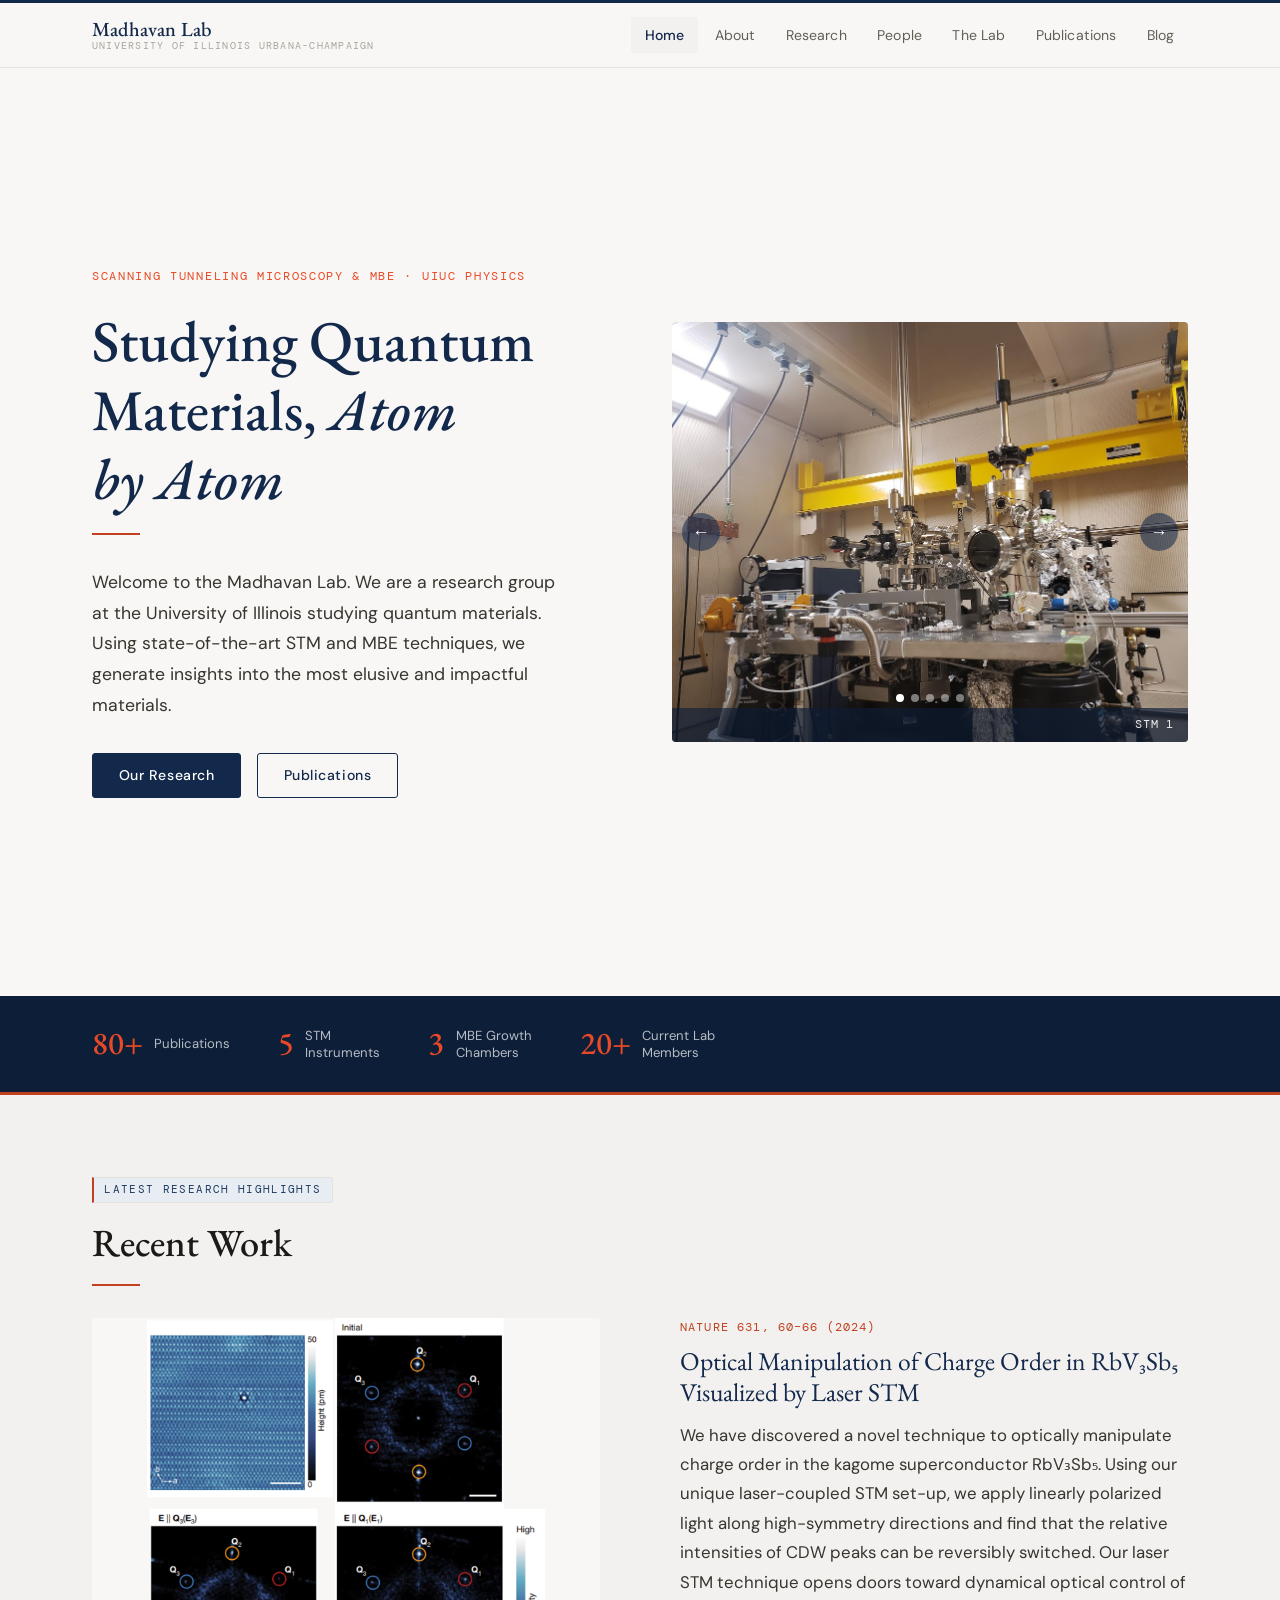
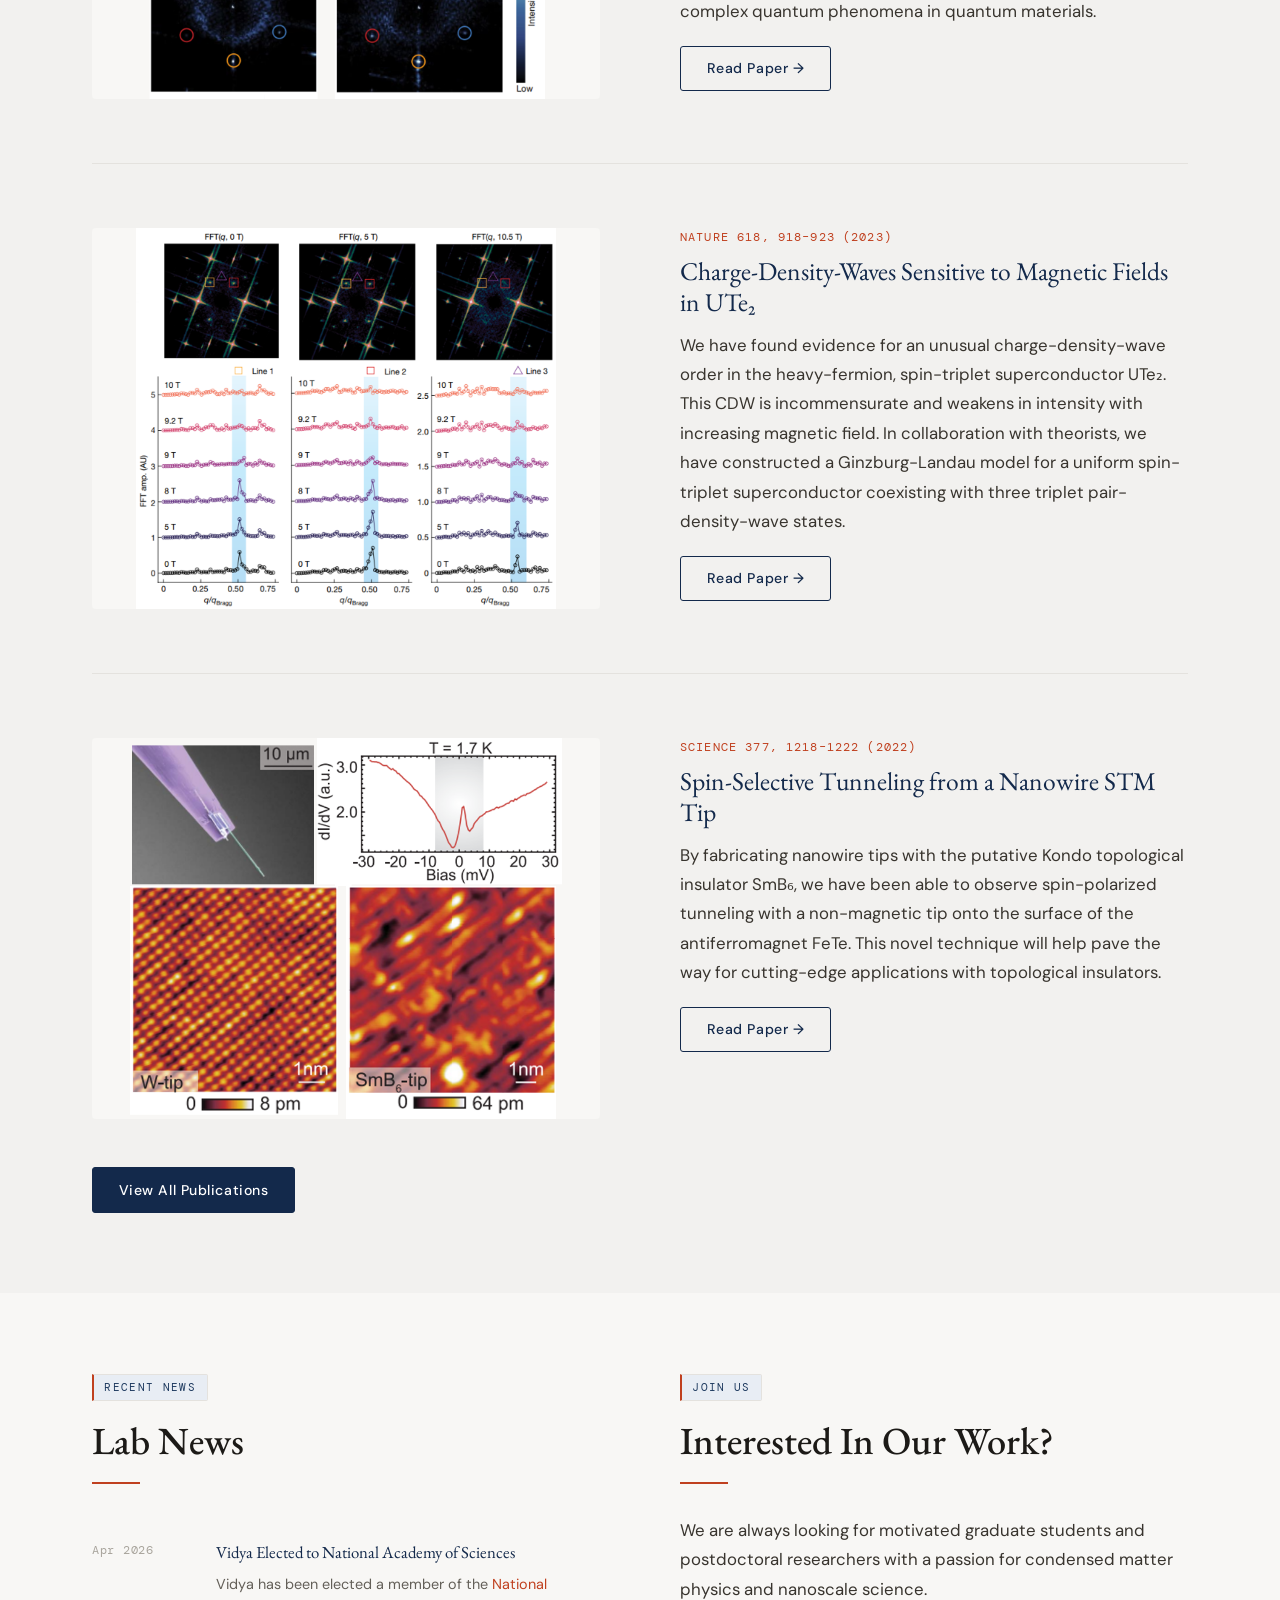
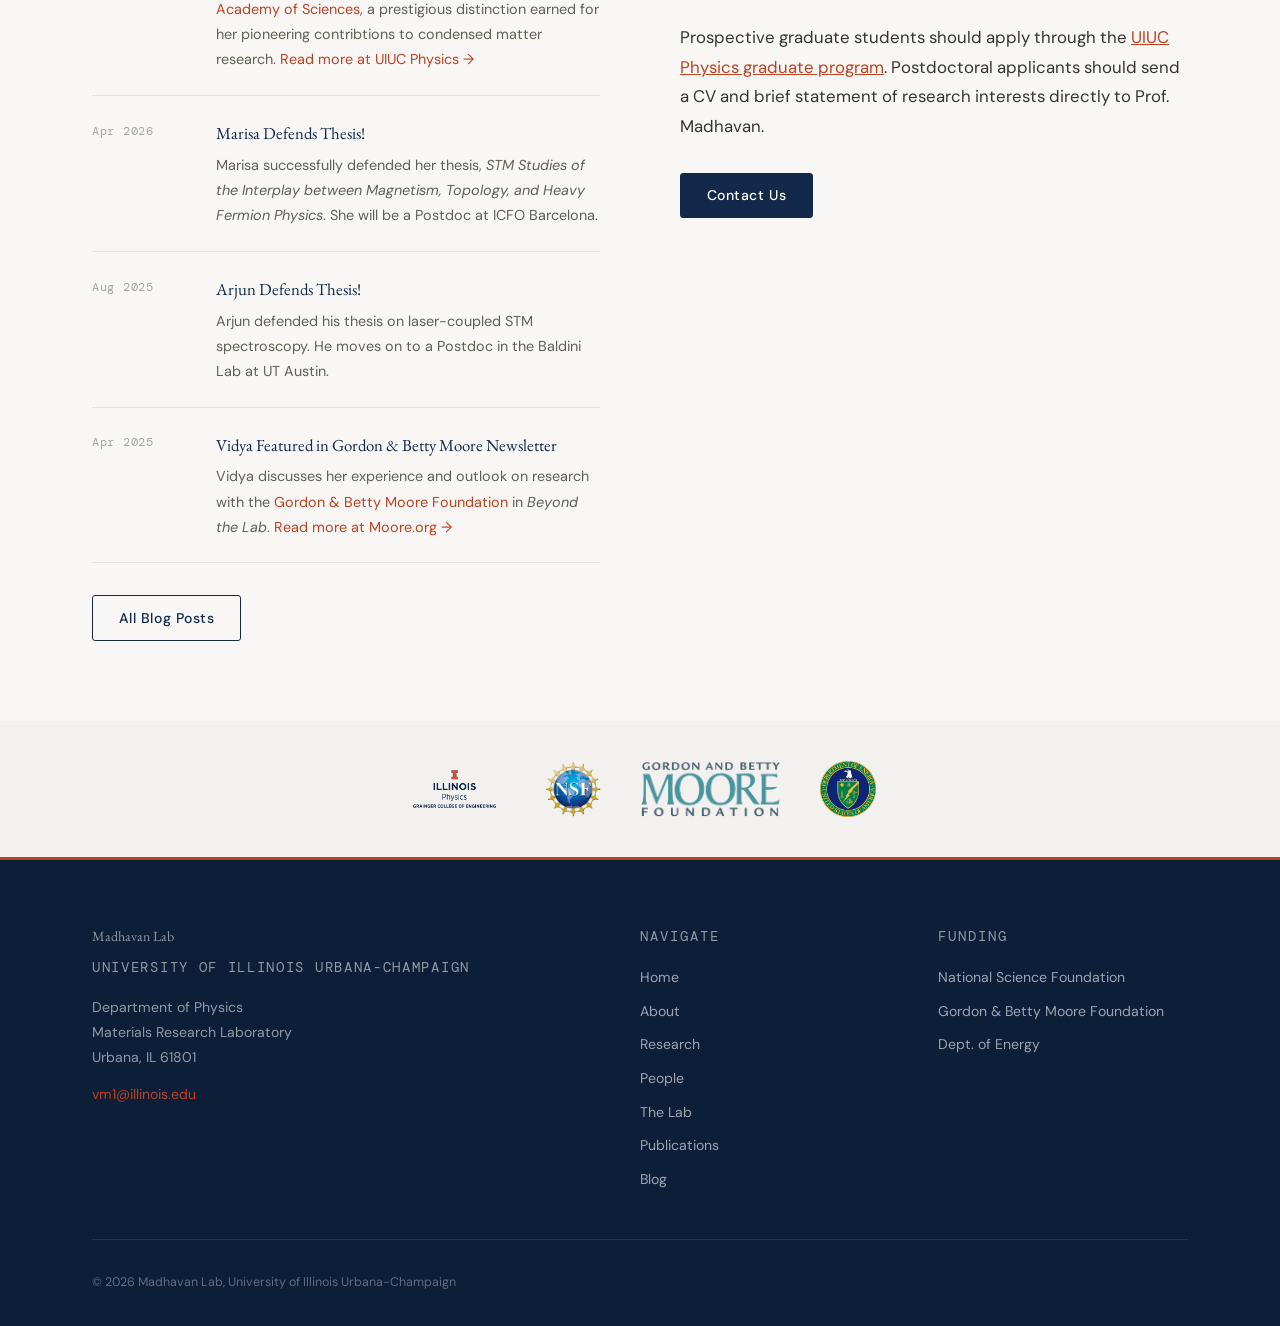
==== index.html @ cfa6a880 "Update index.html" ====
<!DOCTYPE html>
<html lang="en">
<head>
  <meta charset="UTF-8" />
  <meta name="viewport" content="width=device-width, initial-scale=1.0" />
  <title>Madhavan Lab — Studying Quantum Materials with STM and MBE</title>
  <meta name="description" content="Studying Quantum Materials with STM and MBE at the University of Illinois Urbana-Champaign." />
  <link rel="stylesheet" href="css/style.css" />
  <style>
    .hero-caption {
      position: absolute;
      bottom: 0; left: 0; right: 0;
      padding: 0.5rem 0.9rem;
      background: rgba(13,30,56,0.62);
      color: rgba(255,255,255,0.9);
      font-family: var(--mono);
      font-size: 0.72rem;
      letter-spacing: 0.06em;
      text-align: right;
    }
    .hero-dot {
      width: 8px; height: 8px; border-radius: 50%;
      background: rgba(255,255,255,0.45);
      border: none; cursor: pointer; padding: 0;
      transition: background 0.2s;
    }
    .hero-dot.active { background: #fff; }
  </style>
</head>
<body>

<nav class="nav">
  <div class="nav__inner">
    <a href="index.html" class="nav__brand">
      <span class="nav__brand-name">Madhavan Lab</span>
      <span class="nav__brand-sub">University of Illinois Urbana-Champaign</span>
    </a>
    <button class="nav__toggle" aria-label="Toggle menu" aria-expanded="false">
      <span></span><span></span><span></span>
    </button>
    <ul class="nav__links">
      <li><a href="index.html">Home</a></li>
      <li><a href="pages/about.html">About</a></li>
      <li><a href="pages/research.html">Research</a></li>
      <li><a href="pages/people.html">People</a></li>
      <li><a href="pages/lab.html">The Lab</a></li>
      <li><a href="pages/publications.html">Publications</a></li>
      <li><a href="pages/blog.html">Blog</a></li>
    </ul>
  </div>
</nav>

<div class="page-wrap">

  <!-- HERO -->
  <section class="section" style="padding-top:3rem;padding-bottom:3rem;">
    <div class="container">
      <div class="home-hero">
        <div class="home-hero__text">
          <p class="eyebrow">Scanning Tunneling Microscopy &amp; MBE · UIUC Physics</p>
          <h1 class="fade-up">Studying Quantum<br>Materials, <em>Atom<br>by Atom</em></h1>
          <div class="divider fade-up fade-up-1"></div>
          <p class="fade-up fade-up-2">
            Welcome to the Madhavan Lab. We are a research group at the University of Illinois
            studying quantum materials. Using state-of-the-art STM and MBE techniques, we
            generate insights into the most elusive and impactful materials.
          </p>
          <div class="home-hero__btns fade-up fade-up-3">
            <a href="pages/research.html" class="btn btn--primary">Our Research</a>
            <a href="pages/publications.html" class="btn btn--outline">Publications</a>
          </div>
        </div>
        <!-- HERO SLIDESHOW -->
        <div class="fade-up fade-up-4" style="position:relative;border-radius:4px;overflow:hidden;background:var(--gray-2);">
          <div id="hero-track" style="display:flex;transition:transform 0.5s ease;">
            <div style="min-width:100%;position:relative;">
              <img src="_img/homepage/slider/STM1.png" alt="STM 1" style="width:100%;height:420px;object-fit:cover;display:block;" />
              <span class="hero-caption">STM 1</span>
            </div>
            <div style="min-width:100%;position:relative;">
              <img src="_img/homepage/slider/phonons.png" alt="Determination of phonon modes in PbSe" style="width:100%;height:420px;object-fit:contain;background:#000;display:block;" />
              <span class="hero-caption">Determination of phonon modes in PbSe</span>
            </div>
            <div style="min-width:100%;position:relative;">
              <img src="_img/homepage/slider/scan153for_site2.jpg" alt="Reconstructed surface of KV₃Sb₅" style="width:100%;height:420px;object-fit:contain;background:#000;display:block;" />
              <span class="hero-caption">Reconstructed surface of KV₃Sb₅</span>
            </div>
            <div style="min-width:100%;position:relative;">
              <img src="_img/homepage/slider/STM2.jpg" alt="STM 2" style="width:100%;height:420px;object-fit:contain;display:block;" />
              <span class="hero-caption">STM 2</span>
            </div>
            <div style="min-width:100%;position:relative;">
              <img src="_img/homepage/slider/marisadefense.jpg" alt="The Group!" style="width:100%;height:420px;object-fit:contain;object-position:top;display:block;" />
              <span class="hero-caption">The Group!</span>
            </div>
          </div>
          <!-- Arrows -->
          <button onclick="heroSlide(-1)" aria-label="Previous" style="position:absolute;top:50%;left:10px;transform:translateY(-50%);background:rgba(19,41,75,0.55);color:#fff;border:none;width:38px;height:38px;border-radius:50%;cursor:pointer;font-size:1.1rem;display:flex;align-items:center;justify-content:center;transition:background 0.2s;" onmouseover="this.style.background='rgba(19,41,75,0.9)'" onmouseout="this.style.background='rgba(19,41,75,0.55)'">&#8592;</button>
          <button onclick="heroSlide(1)"  aria-label="Next"     style="position:absolute;top:50%;right:10px;transform:translateY(-50%);background:rgba(19,41,75,0.55);color:#fff;border:none;width:38px;height:38px;border-radius:50%;cursor:pointer;font-size:1.1rem;display:flex;align-items:center;justify-content:center;transition:background 0.2s;" onmouseover="this.style.background='rgba(19,41,75,0.9)'" onmouseout="this.style.background='rgba(19,41,75,0.55)'">&#8594;</button>
          <!-- Dots -->
          <div id="hero-dots" style="position:absolute;bottom:40px;left:50%;transform:translateX(-50%);display:flex;gap:7px;">
            <button class="hero-dot active" onclick="heroGoTo(0)"></button>
            <button class="hero-dot" onclick="heroGoTo(1)"></button>
            <button class="hero-dot" onclick="heroGoTo(2)"></button>
            <button class="hero-dot" onclick="heroGoTo(3)"></button>
            <button class="hero-dot" onclick="heroGoTo(4)"></button>
          </div>
        </div>
      </div>
    </div>
  </section>

  <!-- STATS BAR -->
  <div class="highlights-bar">
    <div class="container">
      <div class="highlights-bar__inner">
        <div class="highlights-bar__item">
          <span class="highlights-bar__num">80+</span>
          <span class="highlights-bar__label">Publications</span>
        </div>
        <div class="highlights-bar__item">
          <span class="highlights-bar__num">5</span>
          <span class="highlights-bar__label">STM<br>Instruments</span>
        </div>
        <div class="highlights-bar__item">
          <span class="highlights-bar__num">3</span>
          <span class="highlights-bar__label">MBE Growth<br>Chambers</span>
        </div>
        <div class="highlights-bar__item">
          <span class="highlights-bar__num">20+</span>
          <span class="highlights-bar__label">Current Lab<br>Members</span>
        </div>
      </div>
    </div>
  </div>

  <!-- RESEARCH HIGHLIGHTS -->
  <section class="section section--gray">
    <div class="container">
      <span class="tag">Latest Research Highlights</span>
      <h2>Recent Work</h2>
      <div class="divider"></div>

      <div class="two-col" style="margin-bottom:4rem;padding-bottom:4rem;border-bottom:1px solid var(--gray-2);">
        <div class="two-col__media">
          <img src="_img/homepage/Kagome06122024.png" alt="Optical Manipulation of Charge Order in RbV3Sb5" style="width:100%;height:100%;object-fit:contain;background:#f8f7f5;" />
        </div>
        <div>
          <p class="pub-card__journal">Nature 631, 60–66 (2024)</p>
          <h3 style="color:var(--blue);margin-bottom:0.8rem;">Optical Manipulation of Charge Order in RbV₃Sb₅ Visualized by Laser STM</h3>
          <p style="margin-bottom:1.2rem;">We have discovered a novel technique to optically manipulate charge order in the kagome superconductor RbV₃Sb₅. Using our unique laser-coupled STM set-up, we apply linearly polarized light along high-symmetry directions and find that the relative intensities of CDW peaks can be reversibly switched. Our laser STM technique opens doors toward dynamical optical control of complex quantum phenomena in quantum materials.</p>
          <a href="https://www.nature.com/articles/s41586-024-07519-5" target="_blank" class="btn btn--outline">Read Paper →</a>
        </div>
      </div>

      <div class="two-col two-col--reverse" style="margin-bottom:4rem;padding-bottom:4rem;border-bottom:1px solid var(--gray-2);">
        <div class="two-col__media">
          <img src="_img/homepage/UTe2_Figure_01202024.png" alt="CDW in UTe2" style="width:100%;height:100%;object-fit:contain;background:#f8f7f5;" />
        </div>
        <div>
          <p class="pub-card__journal">Nature 618, 918–923 (2023)</p>
          <h3 style="color:var(--blue);margin-bottom:0.8rem;">Charge-Density-Waves Sensitive to Magnetic Fields in UTe₂</h3>
          <p style="margin-bottom:1.2rem;">We have found evidence for an unusual charge-density-wave order in the heavy-fermion, spin-triplet superconductor UTe₂. This CDW is incommensurate and weakens in intensity with increasing magnetic field. In collaboration with theorists, we have constructed a Ginzburg-Landau model for a uniform spin-triplet superconductor coexisting with three triplet pair-density-wave states.</p>
          <a href="https://www.nature.com/articles/s41586-023-06005-8" target="_blank" class="btn btn--outline">Read Paper →</a>
        </div>
      </div>

      <div class="two-col">
        <div class="two-col__media">
          <img src="_img/homepage/SmB6_Website_09252022.png" alt="Spin-Selective Tunneling from SmB6" style="width:100%;height:100%;object-fit:contain;background:#f8f7f5;" />
        </div>
        <div>
          <p class="pub-card__journal">Science 377, 1218–1222 (2022)</p>
          <h3 style="color:var(--blue);margin-bottom:0.8rem;">Spin-Selective Tunneling from a Nanowire STM Tip</h3>
          <p style="margin-bottom:1.2rem;">By fabricating nanowire tips with the putative Kondo topological insulator SmB₆, we have been able to observe spin-polarized tunneling with a non-magnetic tip onto the surface of the antiferromagnet FeTe. This novel technique will help pave the way for cutting-edge applications with topological insulators.</p>
          <a href="https://www.science.org/doi/10.1126/science.abj8765" target="_blank" class="btn btn--outline">Read Paper →</a>
        </div>
      </div>

      <div style="margin-top:3rem;">
        <a href="pages/publications.html" class="btn btn--primary">View All Publications</a>
      </div>
    </div>
  </section>




  <!-- NEWS + JOIN -->
  <section class="section">
    <div class="container">
      <div class="two-col">
        <div>
          <span class="tag">Recent News</span>
          <h2>Lab News</h2>
          <div class="divider"></div>
          <div class="news-list">

	  <div class="news-item">
              <span class="news-item__date">Apr 2026</span>
              <div>
                <p class="news-item__title">Vidya Elected to National Academy of Sciences</p>
                <p class="news-item__excerpt">Vidya has been elected a member of the <a href="https://www.nasonline.org/" target="_blank" style="color:var(--orange-muted);">National Academy of Sciences</a>, a prestigious distinction earned for her pioneering contribtions to condensed matter research. <a href="https://physics.illinois.edu/news/Madhavan-elected-to-National-Academy" target="_blank" style="color:var(--orange-muted);">Read more at UIUC Physics →</a></p>
              </div>
            </div>


            <div class="news-item">
              <span class="news-item__date">Apr 2026</span>
              <div>
                <p class="news-item__title">Marisa Defends Thesis!</p>
                <p class="news-item__excerpt">Marisa successfully defended her thesis, <em>STM Studies of the Interplay between Magnetism, Topology, and Heavy Fermion Physics</em>. She will be a Postdoc at ICFO Barcelona.</p>
              </div>
            </div>


            <div class="news-item">
              <span class="news-item__date">Aug 2025</span>
              <div>
                <p class="news-item__title">Arjun Defends Thesis!</p>
                <p class="news-item__excerpt">Arjun defended his thesis on laser-coupled STM spectroscopy. He moves on to a Postdoc in the Baldini Lab at UT Austin.</p>
              </div>
            </div>


<div class="news-item">
              <span class="news-item__date">Apr 2025</span>
              <div>
                <p class="news-item__title">Vidya Featured in Gordon &amp; Betty Moore Newsletter</p>
                <p class="news-item__excerpt">Vidya discusses her experience and outlook on research with the <a href="https://www.moore.org/home" style="color:var(--orange-muted);">Gordon &amp; Betty Moore Foundation</a> in <em>Beyond the Lab</em>. <a href="https://www.moore.org/article-detail?newsUrlName=beyond-the-lab-vidya-madhavan-ph.d" target="_blank" style="color:var(--orange-muted);">Read more at Moore.org →</a></p>
              </div>
            </div>




          </div>
          <a href="pages/blog.html" style="margin-top:2rem;display:inline-block;" class="btn btn--outline">All Blog Posts</a>
        </div>
        <div>
          <span class="tag">Join Us</span>
          <h2>Interested In Our Work?</h2>
          <div class="divider"></div>
          <p style="margin-bottom:1.2rem;">We are always looking for motivated graduate students and postdoctoral researchers with a passion for condensed matter physics and nanoscale science.</p>
          <p style="margin-bottom:2rem;">Prospective graduate students should apply through the <a href="https://physics.illinois.edu/admissions/graduates" target="_blank" style="color:var(--orange-muted);text-decoration:underline;">UIUC Physics graduate program</a>. Postdoctoral applicants should send a CV and brief statement of research interests directly to Prof. Madhavan.</p>
          <a href="mailto:vm1@illinois.edu" class="btn btn--primary">Contact Us</a>
        </div>
      </div>
    </div>
  </section>

  <!-- FUNDING -->
  <section class="section section--gray" style="padding:2.5rem 0;">
    <div class="container">
      <div style="display:flex;gap:2.5rem;align-items:center;justify-content:center;flex-wrap:wrap;">
        <a href="https://physics.illinois.edu" target="_blank"><img src="_img/uofi_physics.png" alt="UIUC Physics" style="height:56px;object-fit:contain;" /></a>
        <a href="https://www.nsf.gov" target="_blank"><img src="_img/nsf_logo.png" alt="NSF" style="height:56px;object-fit:contain;" /></a>
        <a href="https://www.moore.org" target="_blank"><img src="_img/moore_logo.png" alt="Gordon and Betty Moore Foundation" style="height:56px;object-fit:contain;" /></a>
        <a href="https://www.energy.gov" target="_blank"><img src="_img/doe_logo.png" alt="Department of Energy" style="height:56px;object-fit:contain;" /></a>
      </div>
    </div>
  </section>

</div>

<footer class="footer">
  <div class="container">
    <div class="footer__inner">
      <div>
        <p class="footer__brand-name">Madhavan Lab</p>
        <p class="footer__brand-sub">University of Illinois Urbana-Champaign</p>
        <p>Department of Physics<br>Materials Research Laboratory<br>Urbana, IL 61801</p>
        <p style="margin-top:0.8rem;"><a href="mailto:vm1@illinois.edu" style="color:var(--orange-muted);">vm1@illinois.edu</a></p>
      </div>
      <div>
        <p class="footer__heading">Navigate</p>
        <ul class="footer__links">
          <li><a href="index.html">Home</a></li>
          <li><a href="pages/about.html">About</a></li>
          <li><a href="pages/research.html">Research</a></li>
          <li><a href="pages/people.html">People</a></li>
          <li><a href="pages/lab.html">The Lab</a></li>
          <li><a href="pages/publications.html">Publications</a></li>
          <li><a href="pages/blog.html">Blog</a></li>
        </ul>
      </div>
      <div>
        <p class="footer__heading">Funding</p>
        <ul class="footer__links">
          <li><a href="https://www.nsf.gov/" target="_blank">National Science Foundation</a></li>
          <li><a href="https://www.moore.org/" target="_blank">Gordon &amp; Betty Moore Foundation</a></li>
          <li><a href="https://www.energy.gov/" target="_blank">Dept. of Energy</a></li>
        </ul>
      </div>
    </div>
    <div class="footer__bottom">
      <p>© <span id="yr"></span> Madhavan Lab, University of Illinois Urbana-Champaign</p>
    </div>
  </div>
</footer>

<script src="js/main.js"></script>
<script>
  document.getElementById('yr').textContent = new Date().getFullYear();

  let _heroIdx = 0;
  const _heroTotal = 5;

  function heroGoTo(idx) {
    _heroIdx = (idx + _heroTotal) % _heroTotal;
    document.getElementById('hero-track').style.transform = 'translateX(-' + (_heroIdx * 100) + '%)';
    document.querySelectorAll('.hero-dot').forEach((d, i) => d.classList.toggle('active', i === _heroIdx));
  }
  function heroSlide(dir) { heroGoTo(_heroIdx + dir); }

  // Auto-advance every 5 seconds
  setInterval(() => heroSlide(1), 5000);
</script>
</body>
</html>
---- css/style.css ----
/* ============================================
   MADHAVAN LAB — UIUC
   Stylesheet: Light Academic / Editorial
   ============================================ */

@import url('https://fonts.googleapis.com/css2?family=EB+Garamond:ital,wght@0,400;0,500;0,600;1,400;1,500&family=DM+Sans:wght@300;400;500&family=DM+Mono:wght@400;500&display=swap');

/* --- Variables --- */
:root {
  /* UIUC Official */
  --blue:          #13294b;      /* Illini Blue — primary brand color    */
  --blue-deep:     #0d1e38;      /* Slightly deeper for hovers/heroes     */
  --blue-mid:      #1e3a5f;      /* Mid tone for gradients / bars         */
  --blue-tint:     #e8edf4;      /* Very pale blue for subtle backgrounds */

  --orange:        #e84a27;      /* Illini Orange — official              */
  --orange-muted:  #c0401f;      /* Darker, more restrained orange        */
  --orange-subtle: #f5ede9;      /* Pale orange tint — for bg use only    */

  /* Neutrals — warm-cool balanced */
  --cream:         #f8f7f5;      /* Page background                       */
  --warm-white:    #ffffff;
  --gray-1:        #f2f1ef;      /* Light section background              */
  --gray-2:        #e4e2de;      /* Borders                               */
  --gray-3:        #a8a49c;      /* Muted labels, metadata                */
  --gray-4:        #635f58;      /* Body text secondary                   */
  --gray-5:        #38342e;      /* Body text primary                     */
  --text:          #1c1a17;

  --serif:      'EB Garamond', Georgia, serif;
  --sans:       'DM Sans', system-ui, sans-serif;
  --mono:       'DM Mono', 'Courier New', monospace;
  --nav-h:      68px;
  --max-w:      1160px;
  --transition: 0.22s ease;
}

/* --- Reset --- */
*, *::before, *::after { box-sizing: border-box; margin: 0; padding: 0; }
html { scroll-behavior: smooth; font-size: 16px; }
body {
  font-family: var(--sans);
  background: var(--cream);
  color: var(--text);
  line-height: 1.6;
  -webkit-font-smoothing: antialiased;
}
img { display: block; max-width: 100%; }
a { color: inherit; text-decoration: none; }

/* --- Typography --- */
h1, h2, h3, h4 { font-family: var(--serif); line-height: 1.2; }
h1 { font-size: clamp(2.2rem, 5vw, 3.6rem); font-weight: 500; }
h2 { font-size: clamp(1.6rem, 3vw, 2.4rem); font-weight: 500; }
h3 { font-size: clamp(1.2rem, 2vw, 1.6rem); font-weight: 400; }
h4 { font-size: 1.1rem; font-weight: 500; }
p  { font-size: 1.05rem; color: var(--gray-5); line-height: 1.75; }

.serif { font-family: var(--serif); }
.mono  { font-family: var(--mono); }

/* --- Utility --- */
.container { max-width: var(--max-w); margin: 0 auto; padding: 0 2rem; }
.section    { padding: 5rem 0; }
.section--gray { background: var(--gray-1); }
.divider { width: 48px; height: 2px; background: var(--orange-muted); margin: 1.2rem 0 2rem; }
.divider--center { margin-left: auto; margin-right: auto; }
.tag {
  display: inline-block;
  font-family: var(--mono);
  font-size: 0.7rem;
  letter-spacing: 0.12em;
  text-transform: uppercase;
  color: var(--blue-mid);
  padding: 0.2rem 0.65rem;
  border: 1px solid var(--gray-2);
  border-left: 2px solid var(--orange-muted);
  border-radius: 0 2px 2px 0;
  background: var(--blue-tint);
  margin-bottom: 1rem;
}
.btn {
  display: inline-block;
  padding: 0.65rem 1.6rem;
  font-family: var(--sans);
  font-size: 0.88rem;
  font-weight: 500;
  letter-spacing: 0.04em;
  border-radius: 3px;
  transition: var(--transition);
  cursor: pointer;
}
.btn--primary { background: var(--blue); color: #fff; border: 1.5px solid var(--blue); }
.btn--primary:hover { background: var(--blue-deep); border-color: var(--blue-deep); }
.btn--outline {
  background: transparent;
  color: var(--blue);
  border: 1.5px solid var(--blue);
}
.btn--outline:hover { background: var(--blue); color: #fff; }

/* ============================================
   NAVIGATION
   ============================================ */
.nav {
  position: fixed;
  top: 0; left: 0; right: 0;
  height: var(--nav-h);
  background: rgba(248,247,245,0.97);
  backdrop-filter: blur(12px);
  border-bottom: 1px solid var(--gray-2);
  border-top: 3px solid var(--blue);
  z-index: 1000;
  display: flex;
  align-items: center;
}
.nav__inner {
  display: flex;
  align-items: center;
  justify-content: space-between;
  width: 100%;
  max-width: var(--max-w);
  margin: 0 auto;
  padding: 0 2rem;
}
.nav__brand {
  display: flex;
  flex-direction: column;
  line-height: 1;
}
.nav__brand-name {
  font-family: var(--serif);
  font-size: 1.25rem;
  font-weight: 500;
  color: var(--blue);
  letter-spacing: 0.01em;
}
.nav__brand-sub {
  font-family: var(--mono);
  font-size: 0.65rem;
  letter-spacing: 0.12em;
  text-transform: uppercase;
  color: var(--gray-3);
  margin-top: 2px;
}
.nav__links {
  display: flex;
  align-items: center;
  gap: 0.2rem;
  list-style: none;
}
.nav__links a {
  display: block;
  padding: 0.45rem 0.85rem;
  font-size: 0.88rem;
  font-weight: 400;
  color: var(--gray-4);
  border-radius: 3px;
  transition: var(--transition);
  letter-spacing: 0.01em;
}
.nav__links a:hover,
.nav__links a.active {
  color: var(--blue);
  background: var(--gray-1);
}
.nav__links a.active { font-weight: 500; }

/* Hamburger */
.nav__toggle {
  display: none;
  flex-direction: column;
  gap: 5px;
  cursor: pointer;
  padding: 4px;
  background: none;
  border: none;
}
.nav__toggle span {
  display: block;
  width: 22px;
  height: 2px;
  background: var(--gray-5);
  transition: var(--transition);
}

@media (max-width: 768px) {
  .nav__toggle { display: flex; }
  .nav__links {
    position: fixed;
    top: var(--nav-h);
    left: 0; right: 0;
    background: var(--cream);
    border-bottom: 1px solid var(--gray-2);
    flex-direction: column;
    align-items: stretch;
    gap: 0;
    padding: 1rem;
    display: none;
  }
  .nav__links.open { display: flex; }
  .nav__links a { padding: 0.7rem 1rem; }
}

/* ============================================
   PAGE WRAPPER
   ============================================ */
.page-wrap { padding-top: var(--nav-h); }

/* ============================================
   PAGE HERO (internal pages)
   ============================================ */
.page-hero {
  background: var(--blue);
  padding: 4rem 0 3.5rem;
  position: relative;
  overflow: hidden;
}
.page-hero::after {
  content: '';
  position: absolute;
  bottom: -1px; left: 0; right: 0;
  height: 40px;
  background: var(--cream);
  clip-path: ellipse(55% 100% at 50% 100%);
}
.page-hero h1 { color: #fff; }
.page-hero .divider { background: var(--orange); }
.page-hero p { color: rgba(255,255,255,0.7); max-width: 580px; }

/* ============================================
   HOME — HERO
   ============================================ */
.home-hero {
  min-height: calc(100vh - var(--nav-h));
  display: grid;
  grid-template-columns: 1fr 1fr;
  align-items: center;
  gap: 4rem;
  padding: 5rem 0;
}
.home-hero__text .eyebrow {
  font-family: var(--mono);
  font-size: 0.75rem;
  letter-spacing: 0.14em;
  text-transform: uppercase;
  color: var(--orange);
  margin-bottom: 1.2rem;
}
.home-hero__text h1 { color: var(--blue); margin-bottom: 1.2rem; }
.home-hero__text p { font-size: 1.1rem; margin-bottom: 2rem; max-width: 480px; }
.home-hero__btns { display: flex; gap: 1rem; flex-wrap: wrap; }
.home-hero__images {
  display: grid;
  grid-template-columns: 1fr 1fr;
  grid-template-rows: 220px 160px;
  gap: 12px;
}
.home-hero__img-box {
  background: var(--gray-2);
  border-radius: 4px;
  overflow: hidden;
  position: relative;
}
.home-hero__img-box:first-child {
  grid-column: 1 / -1;
}
.home-hero__img-box img {
  width: 100%; height: 100%;
  object-fit: cover;
  transition: transform 0.5s ease;
}
.home-hero__img-box:hover img { transform: scale(1.04); }
.img-placeholder {
  width: 100%; height: 100%;
  background: linear-gradient(135deg, var(--gray-1) 0%, var(--gray-2) 100%);
  display: flex;
  flex-direction: column;
  align-items: center;
  justify-content: center;
  color: var(--gray-3);
  font-family: var(--mono);
  font-size: 0.7rem;
  letter-spacing: 0.08em;
  text-transform: uppercase;
  gap: 8px;
}
.img-placeholder svg { opacity: 0.4; }

@media (max-width: 900px) {
  .home-hero { grid-template-columns: 1fr; min-height: auto; }
  .home-hero__images { order: -1; grid-template-rows: 180px 120px; }
}

/* ============================================
   HOME — HIGHLIGHTS BAR
   ============================================ */
.highlights-bar {
  background: var(--blue-deep);
  color: #fff;
  padding: 1.4rem 0;
  border-bottom: 3px solid var(--orange-muted);
}
.highlights-bar__inner {
  display: flex;
  gap: 3rem;
  align-items: center;
  flex-wrap: wrap;
}
.highlights-bar__item {
  display: flex;
  align-items: center;
  gap: 0.7rem;
}
.highlights-bar__num {
  font-family: var(--serif);
  font-size: 2rem;
  font-weight: 500;
  color: var(--orange);
}
.highlights-bar__label {
  font-size: 0.82rem;
  color: rgba(255,255,255,0.7);
  line-height: 1.3;
}

/* ============================================
   HOME — FEATURED PUBLICATIONS
   ============================================ */
.pub-card {
  background: var(--warm-white);
  border: 1px solid var(--gray-2);
  border-radius: 4px;
  padding: 1.6rem 1.8rem;
  transition: var(--transition);
  position: relative;
}
.pub-card:hover { border-color: var(--blue-mid); box-shadow: 0 4px 20px rgba(19,41,75,0.08); }
.pub-card__journal {
  font-family: var(--mono);
  font-size: 0.72rem;
  letter-spacing: 0.1em;
  text-transform: uppercase;
  color: var(--orange-muted);
  margin-bottom: 0.5rem;
}
.pub-card__title {
  font-family: var(--serif);
  font-size: 1.15rem;
  color: var(--blue);
  margin-bottom: 0.4rem;
  line-height: 1.4;
}
.pub-card__authors {
  font-size: 0.85rem;
  color: var(--gray-3);
  margin-bottom: 0.8rem;
  font-style: italic;
}
.pub-card__link {
  font-size: 0.82rem;
  font-weight: 500;
  color: var(--blue-mid);
  display: inline-flex;
  align-items: center;
  gap: 4px;
  transition: var(--transition);
}
.pub-card__link:hover { gap: 8px; color: var(--orange-muted); }

.pubs-grid { display: grid; grid-template-columns: repeat(auto-fill, minmax(300px, 1fr)); gap: 1.2rem; }

/* ============================================
   HOME — NEWS
   ============================================ */
.news-list { display: flex; flex-direction: column; gap: 1px; }
.news-item {
  display: grid;
  grid-template-columns: 100px 1fr;
  gap: 1.5rem;
  padding: 1.4rem 0;
  border-bottom: 1px solid var(--gray-2);
  align-items: start;
}
.news-item__date {
  font-family: var(--mono);
  font-size: 0.75rem;
  letter-spacing: 0.06em;
  color: var(--gray-3);
  padding-top: 0.15rem;
}
.news-item__title {
  font-family: var(--serif);
  font-size: 1.05rem;
  color: var(--blue);
  margin-bottom: 0.25rem;
}
.news-item__excerpt { font-size: 0.9rem; color: var(--gray-4); }

/* ============================================
   TWO-COL SECTION
   ============================================ */
.two-col {
  display: grid;
  grid-template-columns: 1fr 1fr;
  gap: 5rem;
  align-items: start;
}
.two-col--reverse .two-col__media { order: -1; }
@media (max-width: 768px) {
  .two-col { grid-template-columns: 1fr; gap: 2.5rem; }
  .two-col--reverse .two-col__media { order: 0; }
}
.two-col__media {
  border-radius: 4px;
  overflow: hidden;
  background: var(--gray-2);
  aspect-ratio: 4/3;
}
.two-col__media img { width: 100%; height: 100%; object-fit: cover; }

/* ============================================
   ABOUT PAGE
   ============================================ */
.pi-card {
  background: var(--warm-white);
  border: 1px solid var(--gray-2);
  border-radius: 4px;
  padding: 2.5rem;
  display: grid;
  grid-template-columns: 220px 1fr;
  gap: 2.5rem;
  align-items: start;
}
.pi-card__photo {
  width: 220px;
  height: auto;
  border-radius: 3px;
  object-fit: contain;
  background: var(--gray-2);
  display: block;
}
.pi-card__name { font-family: var(--serif); font-size: 1.8rem; color: var(--blue); }
.pi-card__title { font-size: 0.9rem; color: var(--gray-3); margin: 0.3rem 0 1rem; }
.pi-card__links { display: flex; gap: 0.8rem; flex-wrap: wrap; margin-top: 1.2rem; }
@media (max-width: 640px) {
  .pi-card { grid-template-columns: 1fr; }
  .pi-card__photo { width: 160px; height: auto; }
}

.stm-explainer {
  display: grid;
  grid-template-columns: repeat(3, 1fr);
  gap: 1.5rem;
  margin-top: 2rem;
}
.stm-explainer__card {
  background: var(--warm-white);
  border: 1px solid var(--gray-2);
  border-radius: 4px;
  padding: 1.6rem;
}
.stm-explainer__icon {
  width: 40px; height: 40px;
  background: var(--blue-tint);
  border-radius: 50%;
  display: flex; align-items: center; justify-content: center;
  margin-bottom: 1rem;
  color: var(--blue-mid);
}
.stm-explainer__card h4 { color: var(--blue); margin-bottom: 0.5rem; }
@media (max-width: 768px) { .stm-explainer { grid-template-columns: 1fr; } }

/* ============================================
   RESEARCH PAGE
   ============================================ */
.research-topic {
  display: grid;
  grid-template-columns: 480px 1fr;
  gap: 3.5rem;
  align-items: start;
  padding: 4rem 0;
  border-bottom: 1px solid var(--gray-2);
}
.research-topic:last-child { border-bottom: none; }
.research-topic:nth-child(even) { direction: rtl; }
.research-topic:nth-child(even) > * { direction: ltr; }
.research-topic__img {
  border-radius: 4px;
  overflow: hidden;
  background: var(--gray-2);
  aspect-ratio: 1/1;
}
.research-topic__img img { width: 100%; height: 100%; object-fit: cover; }
.research-topic__num {
  font-family: var(--mono);
  font-size: 0.7rem;
  letter-spacing: 0.14em;
  color: var(--gray-3);
  text-transform: uppercase;
  margin-bottom: 0.5rem;
}
.research-topic h2 { color: var(--blue); margin-bottom: 0.8rem; }
@media (max-width: 900px) {
  .research-topic { grid-template-columns: 1fr; direction: ltr !important; }
  .research-topic:nth-child(even) { direction: ltr; }
}

/* ============================================
   PEOPLE PAGE
   ============================================ */
.people-section-title {
  font-family: var(--mono);
  font-size: 0.72rem;
  letter-spacing: 0.14em;
  text-transform: uppercase;
  color: var(--gray-3);
  margin-bottom: 1.8rem;
  padding-bottom: 0.8rem;
  border-bottom: 1px solid var(--gray-2);
}
.people-grid {
  display: grid;
  grid-template-columns: repeat(auto-fill, minmax(180px, 220px));
  gap: 1.6rem;
  margin-bottom: 4rem;
}
.person-card {
  background: var(--warm-white);
  border: 1px solid var(--gray-2);
  border-radius: 4px;
  overflow: hidden;
  transition: var(--transition);
}
.person-card:hover { box-shadow: 0 6px 24px rgba(0,0,0,0.08); transform: translateY(-2px); }
.person-card__photo {
  width: 100%;
  aspect-ratio: 3 / 4;
  object-fit: cover;
  object-position: top center;
  background: var(--gray-1);
  display: block;
}
.person-card__info { padding: 1.2rem; }
.person-card__name { font-family: var(--serif); font-size: 1.05rem; color: var(--blue); }
.person-card__role { font-size: 0.8rem; color: var(--gray-3); margin: 0.2rem 0 0.6rem; }
.person-card__email {
  font-family: var(--mono);
  font-size: 0.72rem;
  color: var(--orange-muted);
  display: inline-flex; align-items: center; gap: 4px;
}
.person-card__email:hover { text-decoration: underline; }

.alumni-table { width: 100%; border-collapse: collapse; }
.alumni-table th {
  font-family: var(--mono);
  font-size: 0.72rem;
  letter-spacing: 0.1em;
  text-transform: uppercase;
  color: var(--gray-3);
  text-align: left;
  padding: 0.6rem 1rem;
  background: var(--gray-1);
  border-bottom: 1px solid var(--gray-2);
}
.alumni-table td {
  padding: 0.9rem 1rem;
  font-size: 0.9rem;
  border-bottom: 1px solid var(--gray-2);
  color: var(--gray-5);
}
.alumni-table tr:hover td { background: var(--gray-1); }

/* ============================================
   THE LAB PAGE
   ============================================ */
.instrument-card {
  background: var(--warm-white);
  border: 1px solid var(--gray-2);
  border-radius: 4px;
  overflow: hidden;
  margin-bottom: 3rem;
}
.instrument-card__gallery {
  width: 100%;
  height: 360px;
  background: var(--gray-1);
  overflow: hidden;
  display: flex;
  align-items: center;
  justify-content: center;
}
.instrument-card__gallery-main {
  width: 100%;
  height: 100%;
  display: flex;
  align-items: center;
  justify-content: center;
}
.instrument-card__gallery-main img { width: 100%; height: 100%; object-fit: contain; object-position: center; }
.instrument-card__gallery-thumbs { display: none; }
.instrument-card__body { padding: 2rem 2.2rem; }
.instrument-card__body h3 { color: var(--blue); margin-bottom: 0.5rem; }
.instrument-card__specs {
  display: flex; flex-wrap: wrap; gap: 0.6rem;
  margin-top: 1.2rem;
}
.spec-chip {
  background: var(--gray-1);
  border: 1px solid var(--gray-2);
  padding: 0.3rem 0.8rem;
  border-radius: 2px;
  font-family: var(--mono);
  font-size: 0.72rem;
  letter-spacing: 0.06em;
  color: var(--gray-4);
}
@media (max-width: 640px) {
  .instrument-card__gallery { height: 240px; }
}

/* ============================================
   PUBLICATIONS PAGE
   ============================================ */
.pub-year-group { margin-bottom: 3rem; }
.pub-year-label {
  font-family: var(--serif);
  font-size: 2rem;
  color: var(--blue);
  border-bottom: 2px solid var(--orange-muted);
  padding-bottom: 0.5rem;
  margin-bottom: 1.5rem;
  display: inline-block;
}
.pub-entry {
  display: grid;
  grid-template-columns: 28px 1fr;
  gap: 1rem;
  padding: 1.1rem 0;
  border-bottom: 1px solid var(--gray-2);
  align-items: start;
}
.pub-entry__num {
  font-family: var(--mono);
  font-size: 0.72rem;
  color: var(--gray-3);
  padding-top: 0.2rem;
}
.pub-entry__title {
  font-family: var(--serif);
  font-size: 1.05rem;
  color: var(--blue);
  line-height: 1.4;
  margin-bottom: 0.2rem;
}
.pub-entry__title a:hover { text-decoration: underline; color: var(--orange-muted); }
.pub-entry__details {
  font-size: 0.85rem;
  color: var(--gray-3);
  font-style: italic;
}

/* ============================================
   BLOG PAGE
   ============================================ */
.blog-grid {
  display: grid;
  grid-template-columns: repeat(auto-fill, minmax(320px, 1fr));
  gap: 2rem;
}
.blog-card {
  background: var(--warm-white);
  border: 1px solid var(--gray-2);
  border-radius: 4px;
  overflow: hidden;
  transition: var(--transition);
  display: flex; flex-direction: column;
}
.blog-card:not(:has(.slideshow)):hover { box-shadow: 0 6px 24px rgba(0,0,0,0.08); transform: translateY(-2px); }
.blog-card__img {
  aspect-ratio: 16/9;
  background: var(--gray-2);
  overflow: hidden;
}
.blog-card__img img { width: 100%; height: 100%; object-fit: cover; transition: transform 0.4s ease; }
.blog-card:not(:has(.slideshow)):hover .blog-card__img img { transform: scale(1.04); }
.blog-card__body { padding: 1.6rem; flex: 1; display: flex; flex-direction: column; }
.blog-card__meta {
  display: flex; gap: 0.8rem; align-items: center;
  margin-bottom: 0.8rem;
}
.blog-card__date {
  font-family: var(--mono);
  font-size: 0.72rem;
  letter-spacing: 0.06em;
  color: var(--gray-3);
}
.blog-card__category {
  font-family: var(--mono);
  font-size: 0.68rem;
  letter-spacing: 0.08em;
  text-transform: uppercase;
  color: var(--orange-muted);
}
.blog-card__title {
  font-family: var(--serif);
  font-size: 1.2rem;
  color: var(--blue);
  line-height: 1.35;
  margin-bottom: 0.6rem;
}
.blog-card__excerpt { font-size: 0.88rem; color: var(--gray-4); flex: 1; }
.blog-card__read {
  margin-top: 1.2rem;
  font-size: 0.82rem;
  font-weight: 500;
  color: var(--blue-mid);
  display: inline-flex; align-items: center; gap: 4px;
  transition: var(--transition);
}
.blog-card__read:hover { gap: 8px; color: var(--orange-muted); }

/* ============================================
   FOOTER
   ============================================ */
.footer {
  background: var(--blue-deep);
  color: rgba(255,255,255,0.85);
  padding: 4rem 0 2rem;
  border-top: 3px solid var(--orange-muted);
}
.footer__inner {
  display: grid;
  grid-template-columns: 2fr 1fr 1fr;
  gap: 3rem;
  margin-bottom: 3rem;
}
.footer__brand-name {
  font-family: var(--serif);
  font-size: 1.4rem;
  color: #fff;
  margin-bottom: 0.4rem;
}
.footer__brand-sub {
  font-family: var(--mono);
  font-size: 0.65rem;
  letter-spacing: 0.12em;
  text-transform: uppercase;
  color: rgba(255,255,255,0.4);
  margin-bottom: 1rem;
}
.footer p { color: rgba(255,255,255,0.55); font-size: 0.88rem; }
.footer__heading {
  font-family: var(--mono);
  font-size: 0.68rem;
  letter-spacing: 0.14em;
  text-transform: uppercase;
  color: rgba(255,255,255,0.5);
  margin-bottom: 1rem;
}
.footer__links { list-style: none; display: flex; flex-direction: column; gap: 0.5rem; }
.footer__links a {
  font-size: 0.88rem;
  color: rgba(255,255,255,0.6);
  transition: var(--transition);
}
.footer__links a:hover { color: #fff; }
.footer__bottom {
  padding-top: 2rem;
  border-top: 1px solid rgba(255,255,255,0.1);
  display: flex; justify-content: space-between; align-items: center; flex-wrap: wrap; gap: 1rem;
}
.footer__bottom p { font-size: 0.78rem; color: rgba(255,255,255,0.35); }
@media (max-width: 768px) { .footer__inner { grid-template-columns: 1fr 1fr; } }
@media (max-width: 500px) { .footer__inner { grid-template-columns: 1fr; } }

/* ============================================
   ANIMATIONS
   ============================================ */
@keyframes fadeUp {
  from { opacity: 0; transform: translateY(24px); }
  to   { opacity: 1; transform: translateY(0); }
}
.fade-up { animation: fadeUp 0.6s ease both; }
.fade-up-1 { animation-delay: 0.1s; }
.fade-up-2 { animation-delay: 0.22s; }
.fade-up-3 { animation-delay: 0.34s; }
.fade-up-4 { animation-delay: 0.46s; }
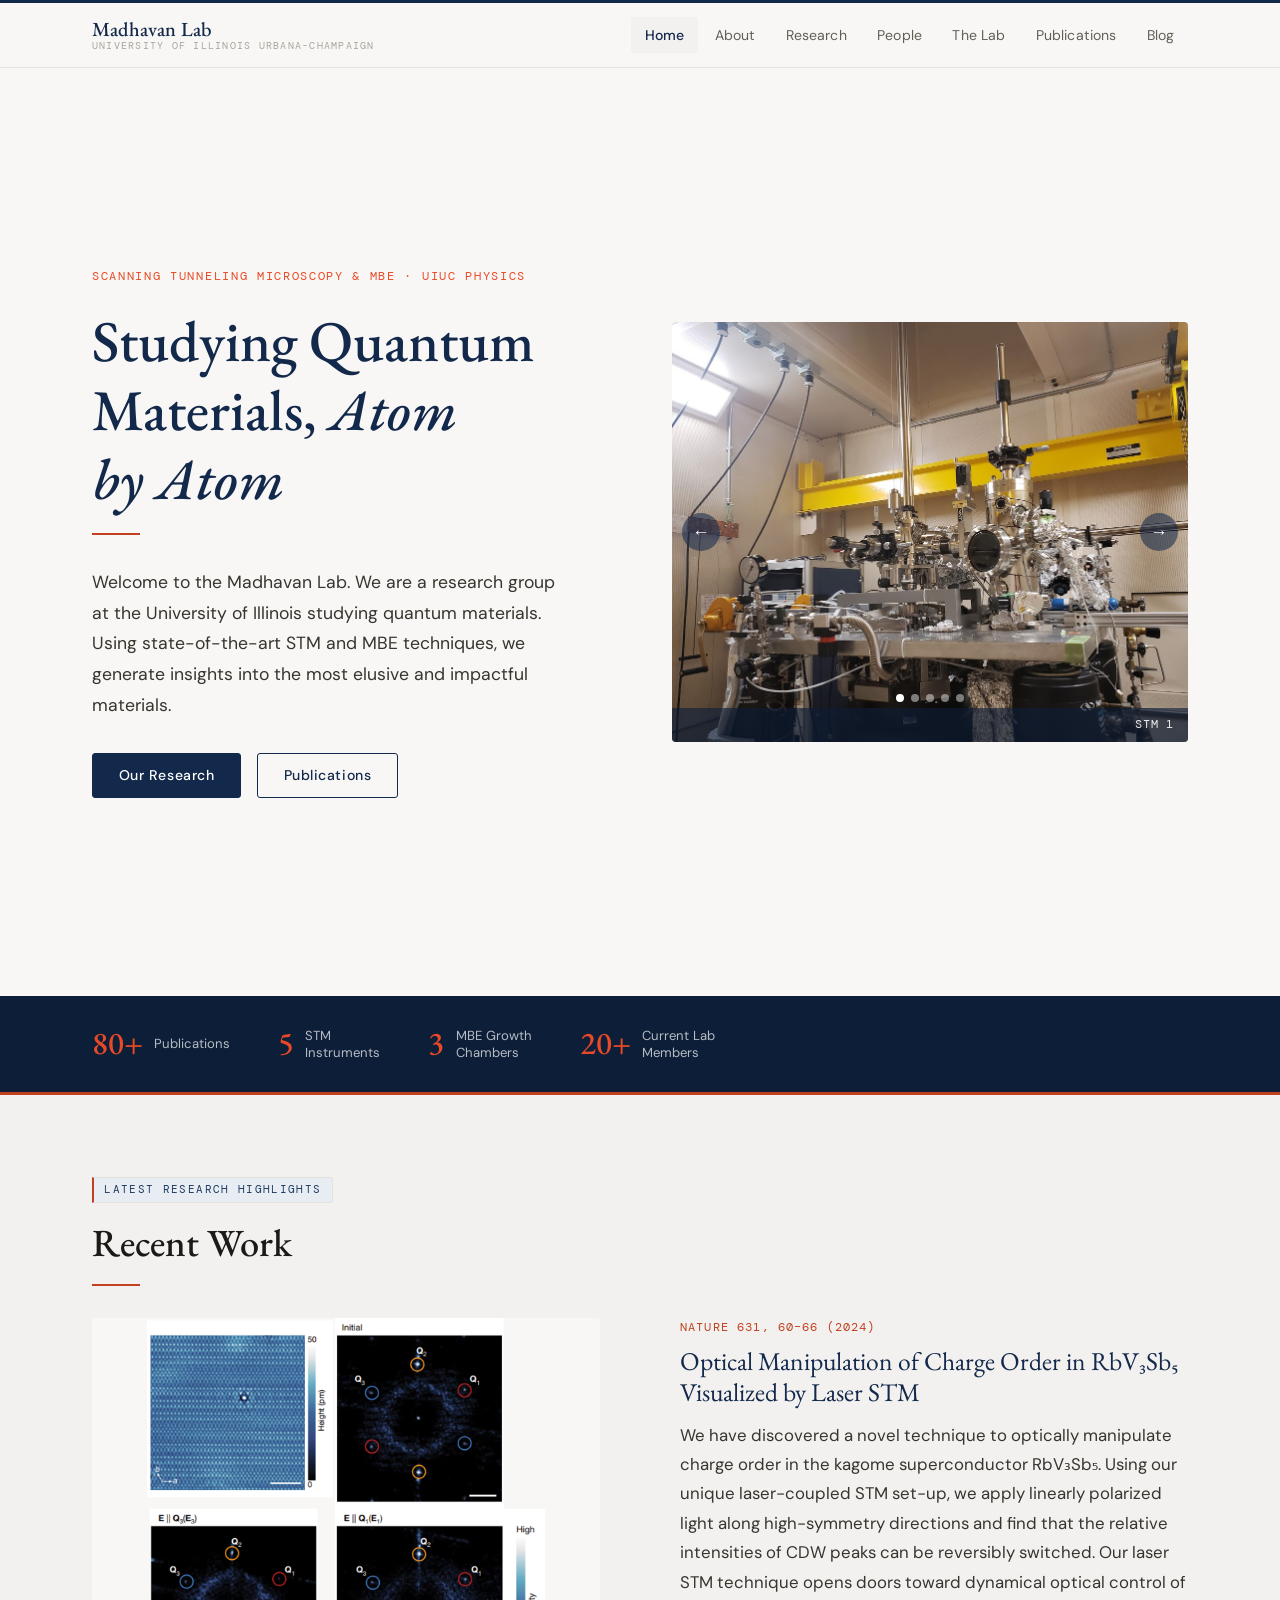
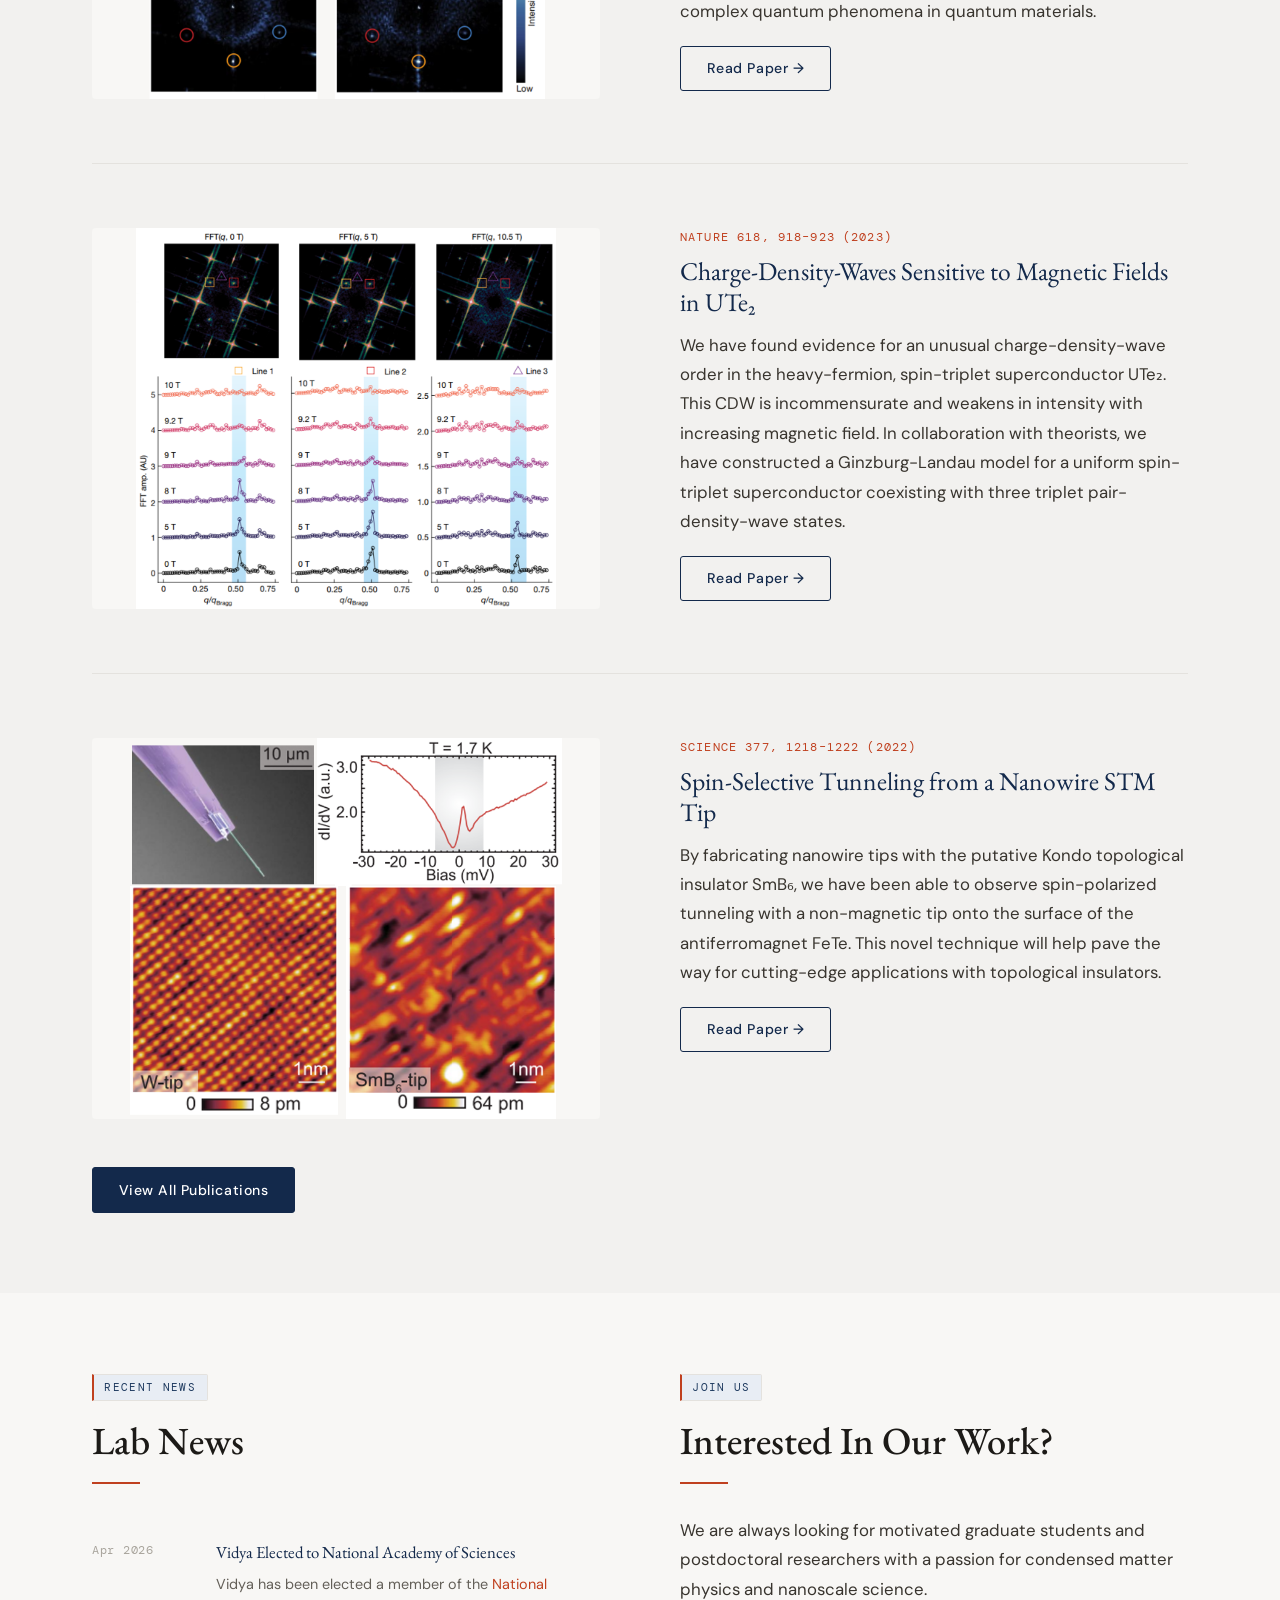
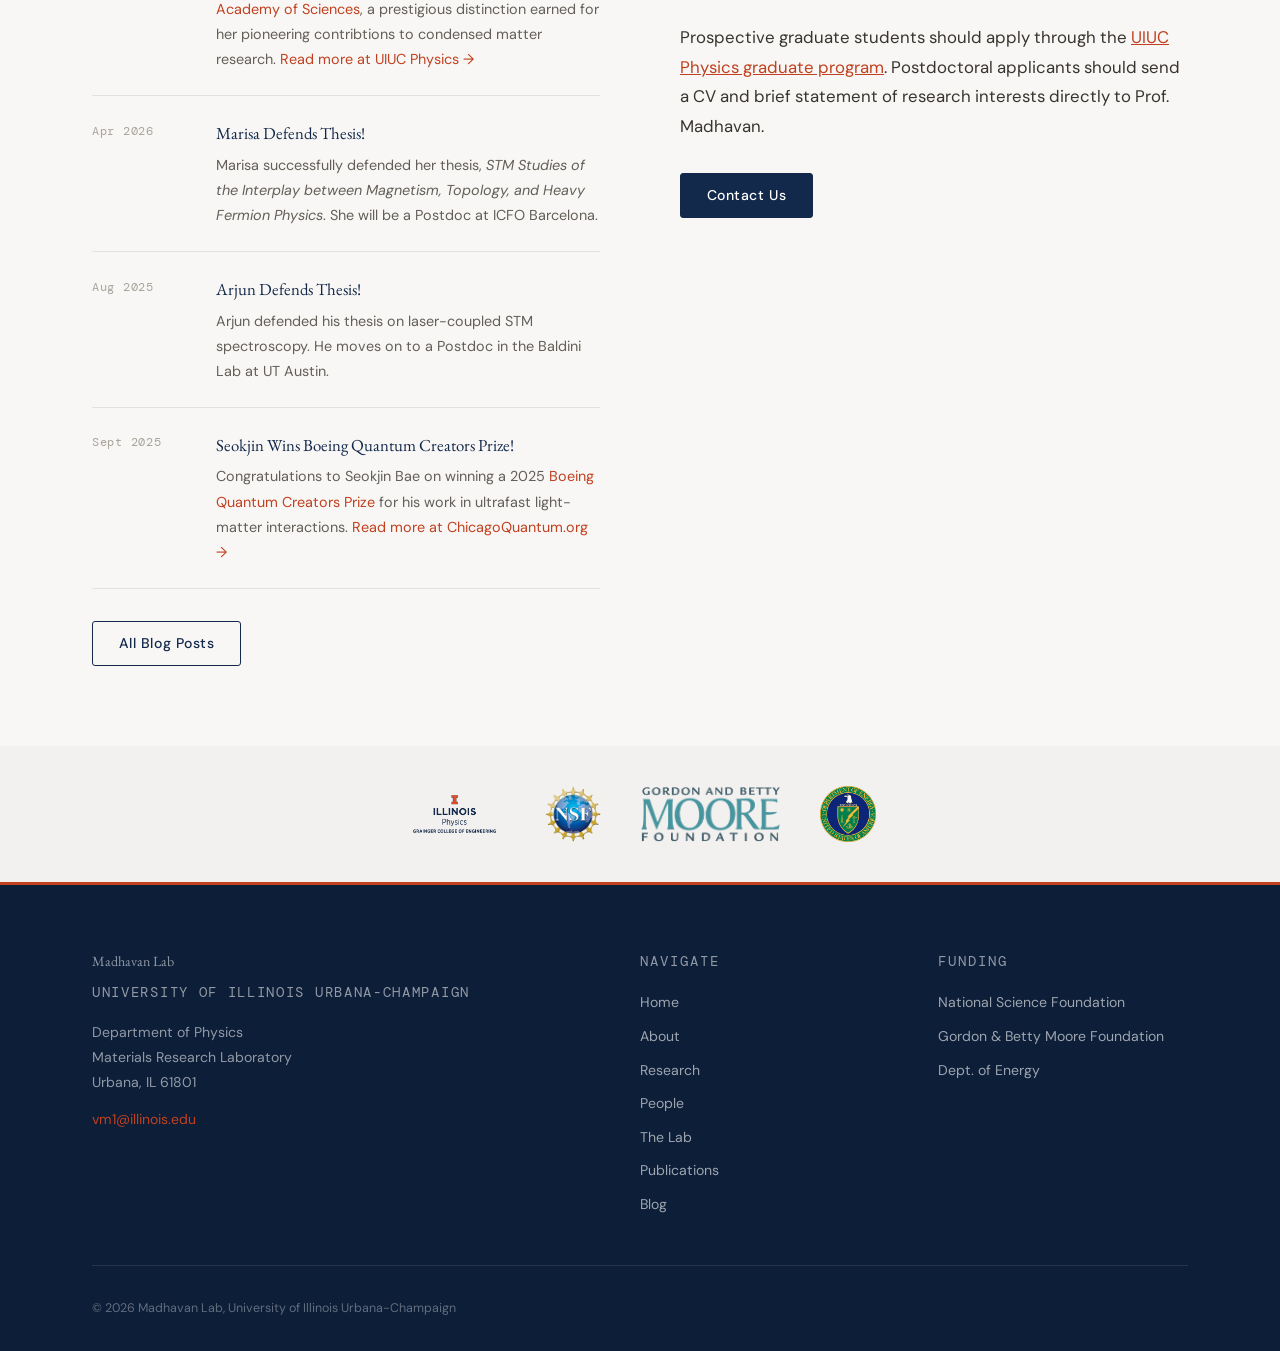
==== commit f56acf7f: "Update index.html" ====
--- a/index.html
+++ b/index.html
@@ -224,10 +224,10 @@
 
 
 <div class="news-item">
-              <span class="news-item__date">Apr 2025</span>
+              <span class="news-item__date">Sept 2025</span>
               <div>
-                <p class="news-item__title">Vidya Featured in Gordon &amp; Betty Moore Newsletter</p>
-                <p class="news-item__excerpt">Vidya discusses her experience and outlook on research with the <a href="https://www.moore.org/home" style="color:var(--orange-muted);">Gordon &amp; Betty Moore Foundation</a> in <em>Beyond the Lab</em>. <a href="https://www.moore.org/article-detail?newsUrlName=beyond-the-lab-vidya-madhavan-ph.d" target="_blank" style="color:var(--orange-muted);">Read more at Moore.org →</a></p>
+                <p class="news-item__title">Seokjin Wins Boeing Quantum Creators Prize!</p>
+                <p class="news-item__excerpt">Congratulations to Seokjin Bae on winning a 2025 <a href="https://chicagoquantum.org/education-and-training/boeing-quantum-creators-prize" style="color:var(--orange-muted);">Boeing Quantum Creators Prize</a> for his work in ultrafast light-matter interactions. <a href="https://chicagoquantum.org/2025BQCP" target="_blank" style="color:var(--orange-muted);">Read more at ChicagoQuantum.org →</a></p>
               </div>
             </div>
 
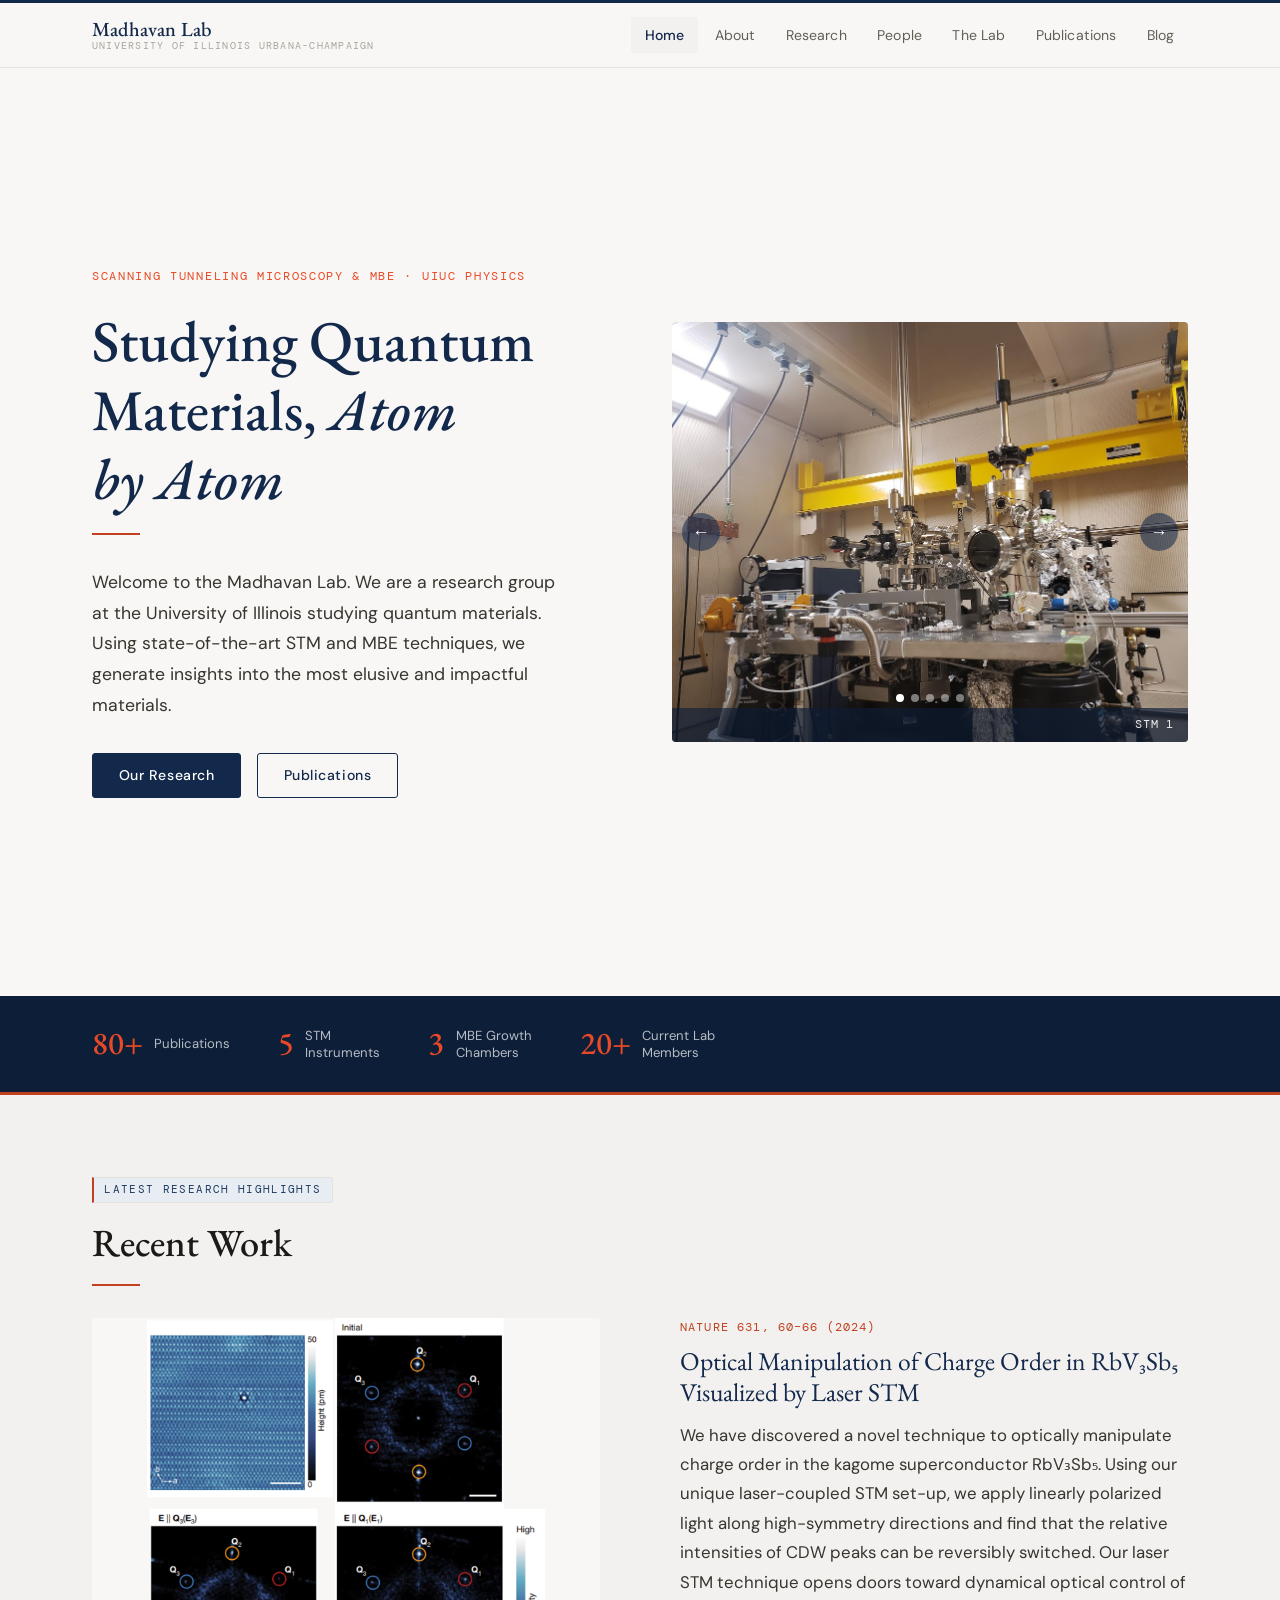
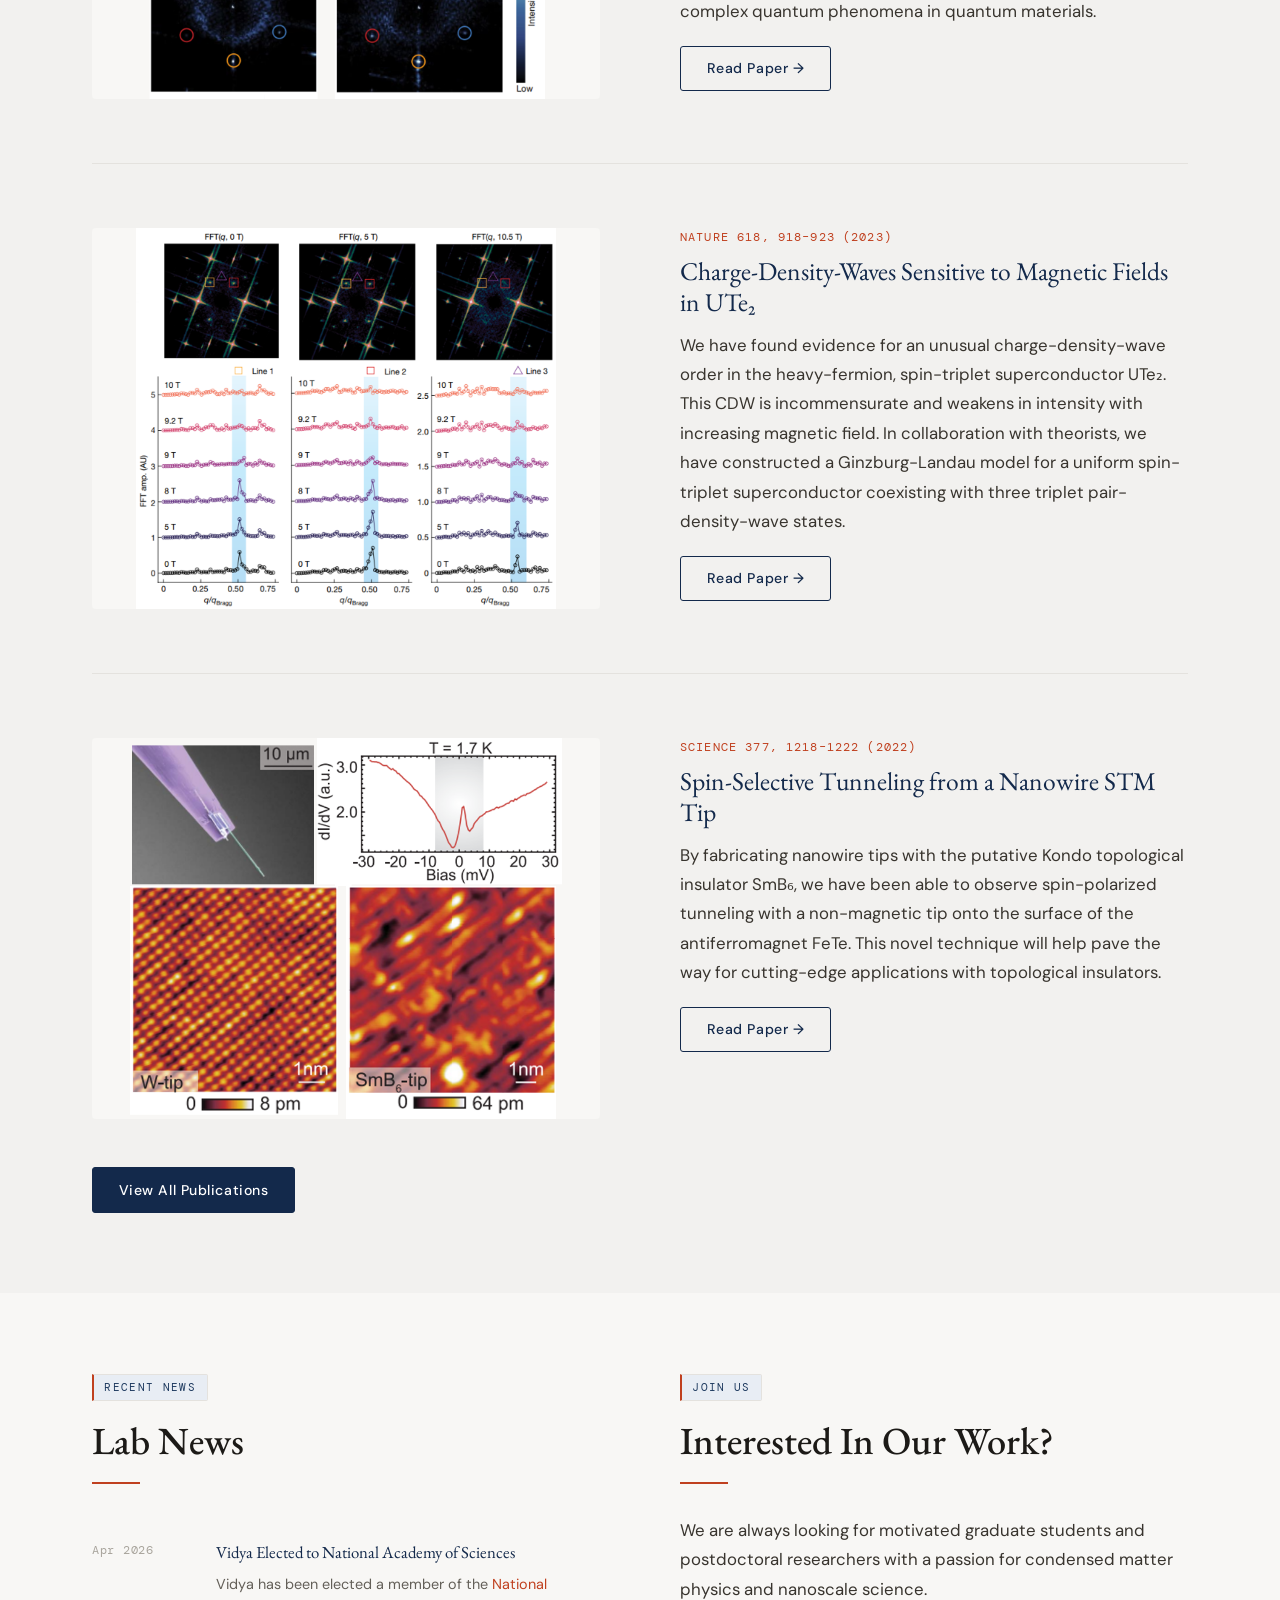
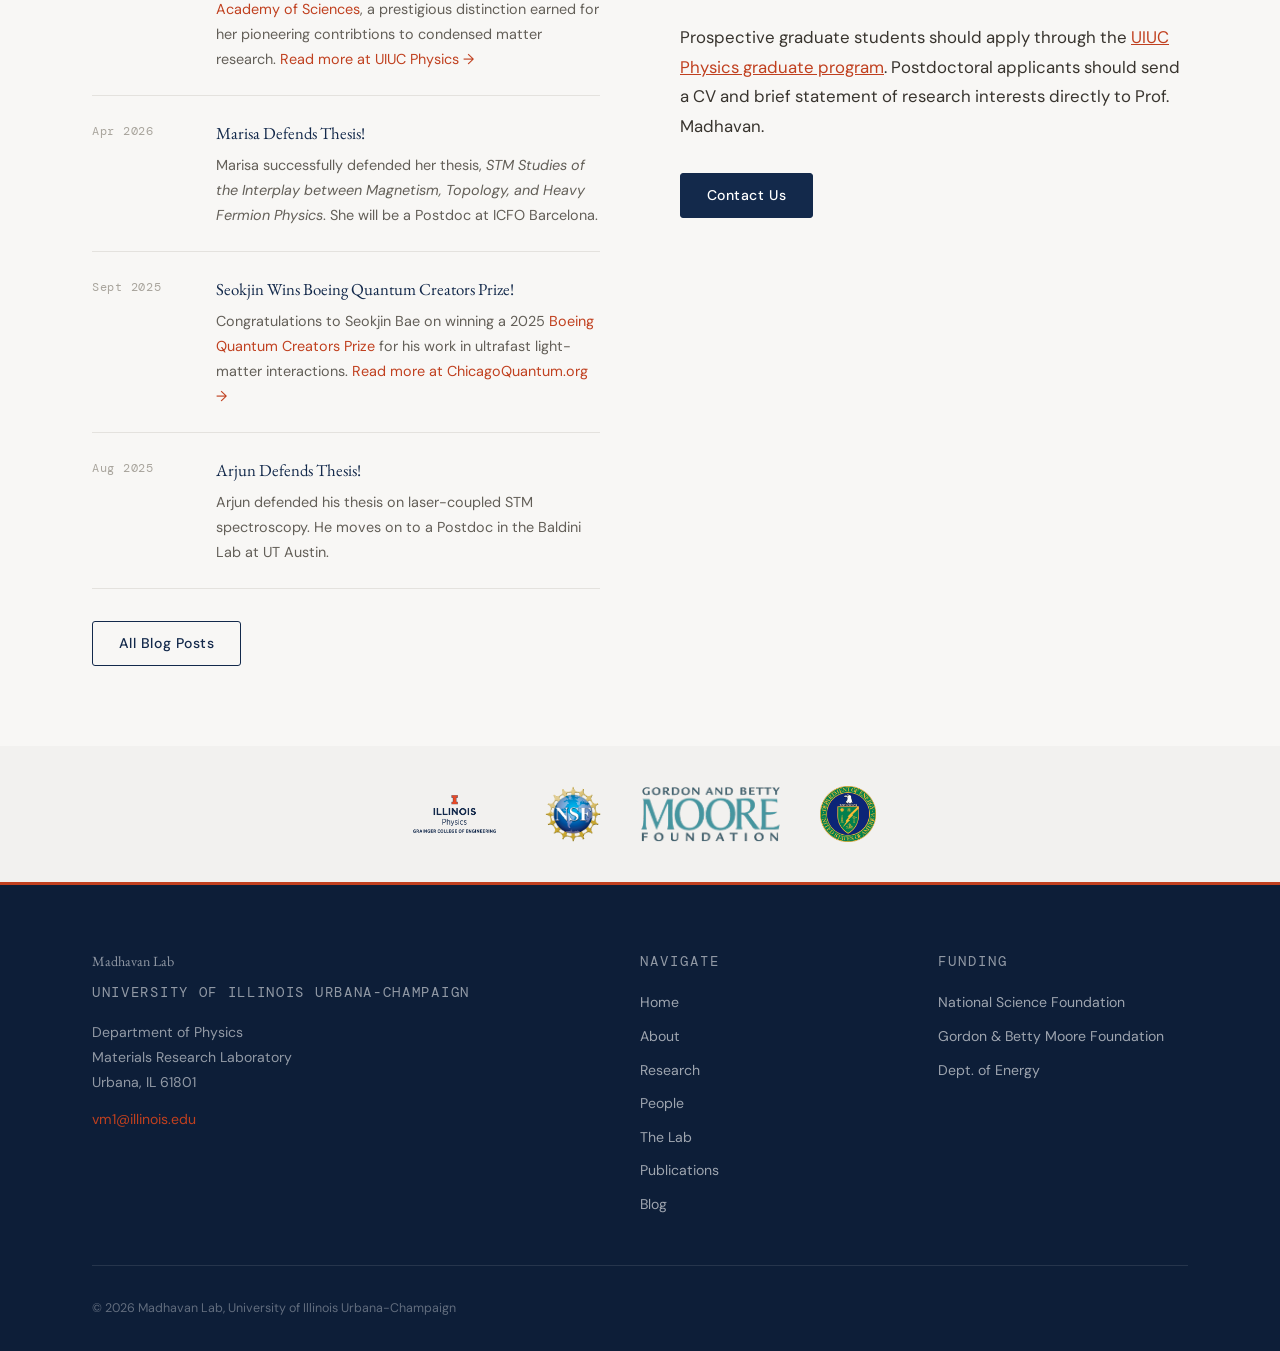
==== commit 15b34848: "Update index.html" ====
--- a/index.html
+++ b/index.html
@@ -214,20 +214,19 @@
             </div>
 
 
+			  <div class="news-item">
+              <span class="news-item__date">Sept 2025</span>
+              <div>
+                <p class="news-item__title">Seokjin Wins Boeing Quantum Creators Prize!</p>
+                <p class="news-item__excerpt">Congratulations to Seokjin Bae on winning a 2025 <a href="https://chicagoquantum.org/education-and-training/boeing-quantum-creators-prize" style="color:var(--orange-muted);">Boeing Quantum Creators Prize</a> for his work in ultrafast light-matter interactions. <a href="https://chicagoquantum.org/2025BQCP" target="_blank" style="color:var(--orange-muted);">Read more at ChicagoQuantum.org →</a></p>
+              </div>
+            </div>
+
             <div class="news-item">
               <span class="news-item__date">Aug 2025</span>
               <div>
                 <p class="news-item__title">Arjun Defends Thesis!</p>
                 <p class="news-item__excerpt">Arjun defended his thesis on laser-coupled STM spectroscopy. He moves on to a Postdoc in the Baldini Lab at UT Austin.</p>
-              </div>
-            </div>
-
-
-<div class="news-item">
-              <span class="news-item__date">Sept 2025</span>
-              <div>
-                <p class="news-item__title">Seokjin Wins Boeing Quantum Creators Prize!</p>
-                <p class="news-item__excerpt">Congratulations to Seokjin Bae on winning a 2025 <a href="https://chicagoquantum.org/education-and-training/boeing-quantum-creators-prize" style="color:var(--orange-muted);">Boeing Quantum Creators Prize</a> for his work in ultrafast light-matter interactions. <a href="https://chicagoquantum.org/2025BQCP" target="_blank" style="color:var(--orange-muted);">Read more at ChicagoQuantum.org →</a></p>
               </div>
             </div>
 
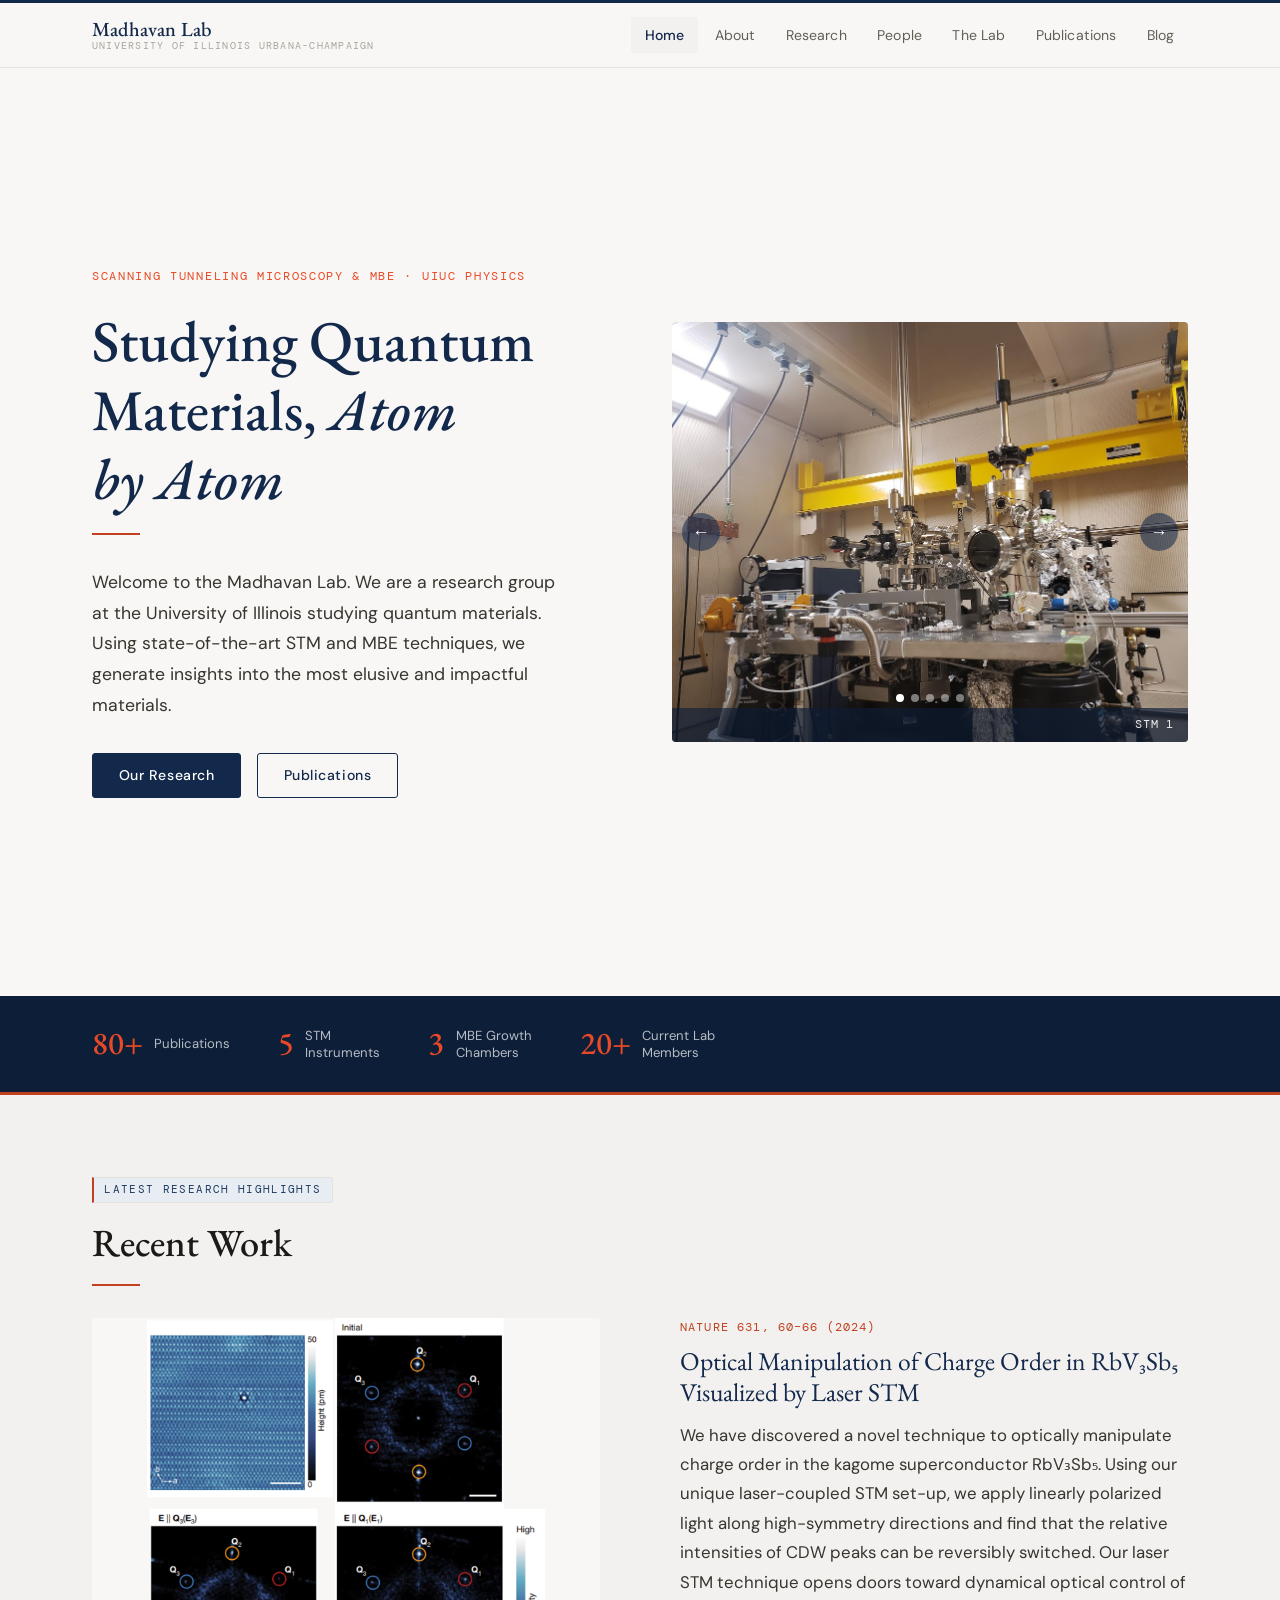
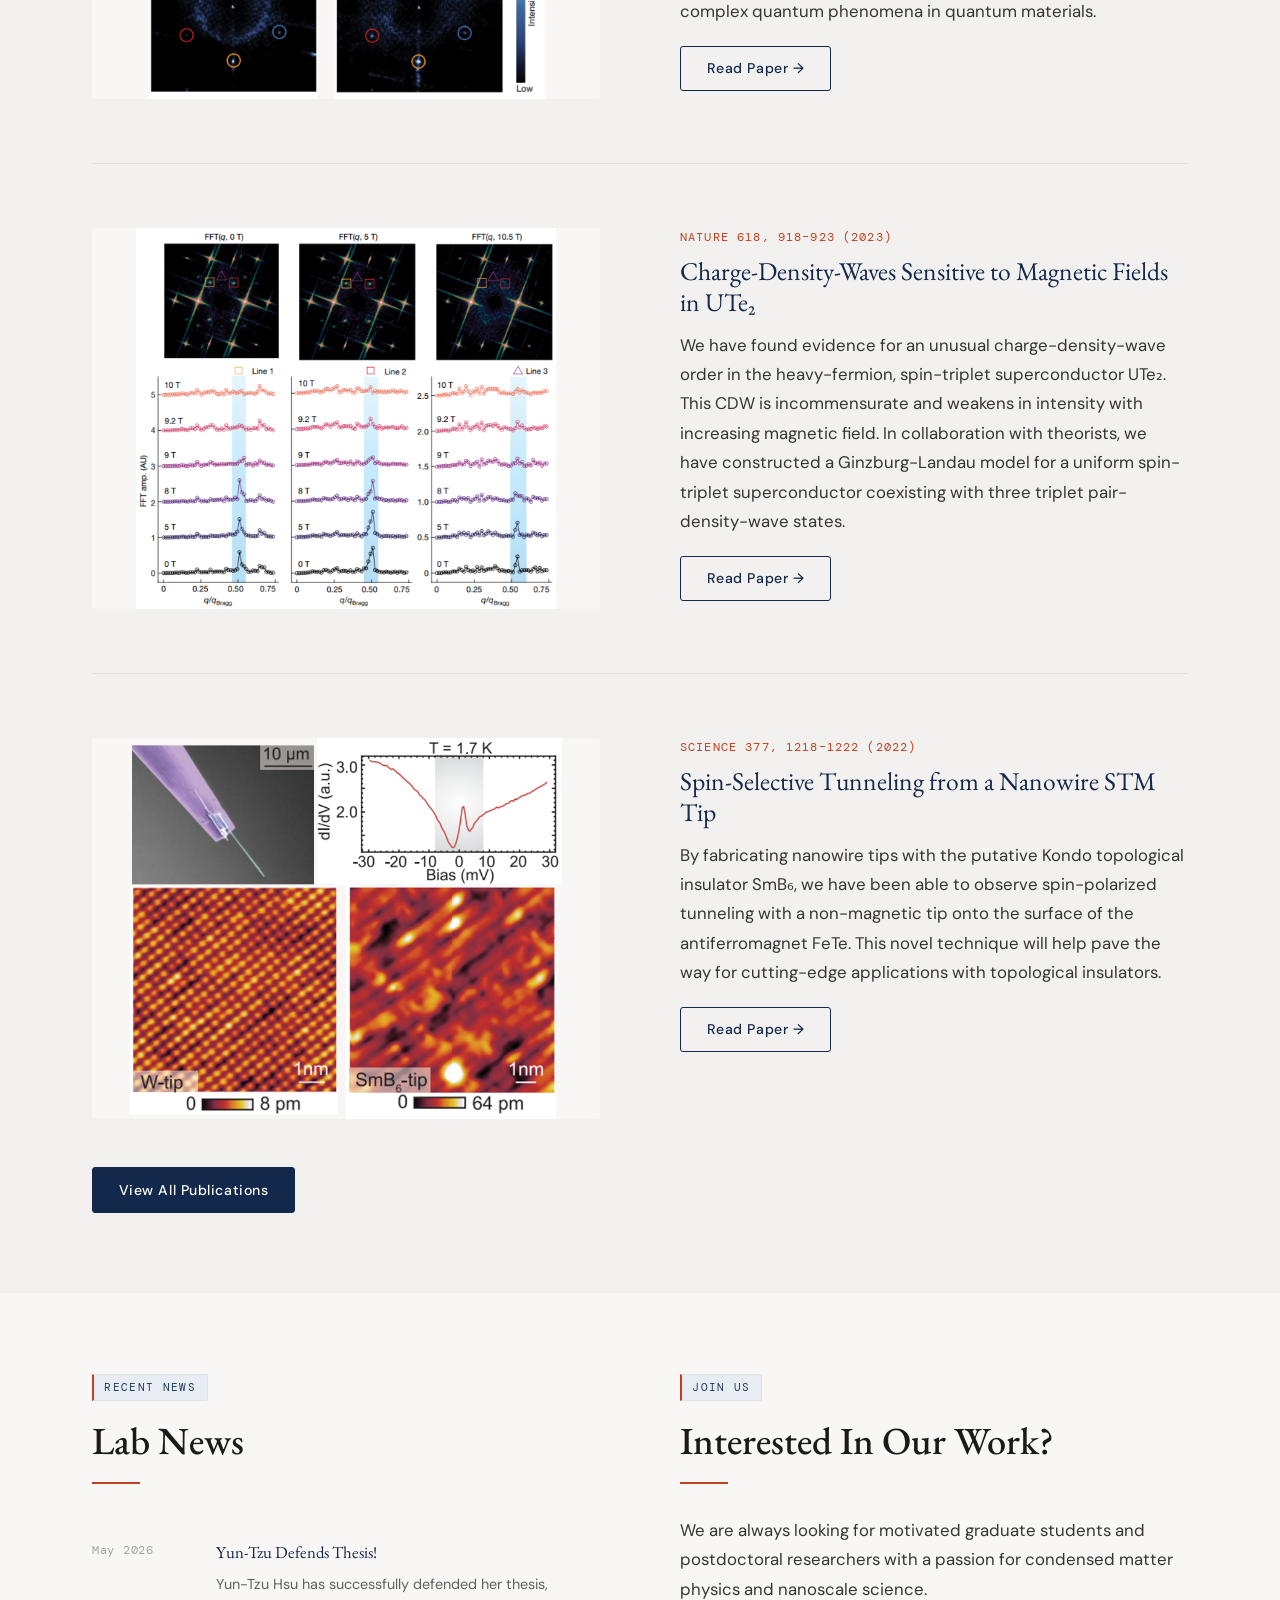
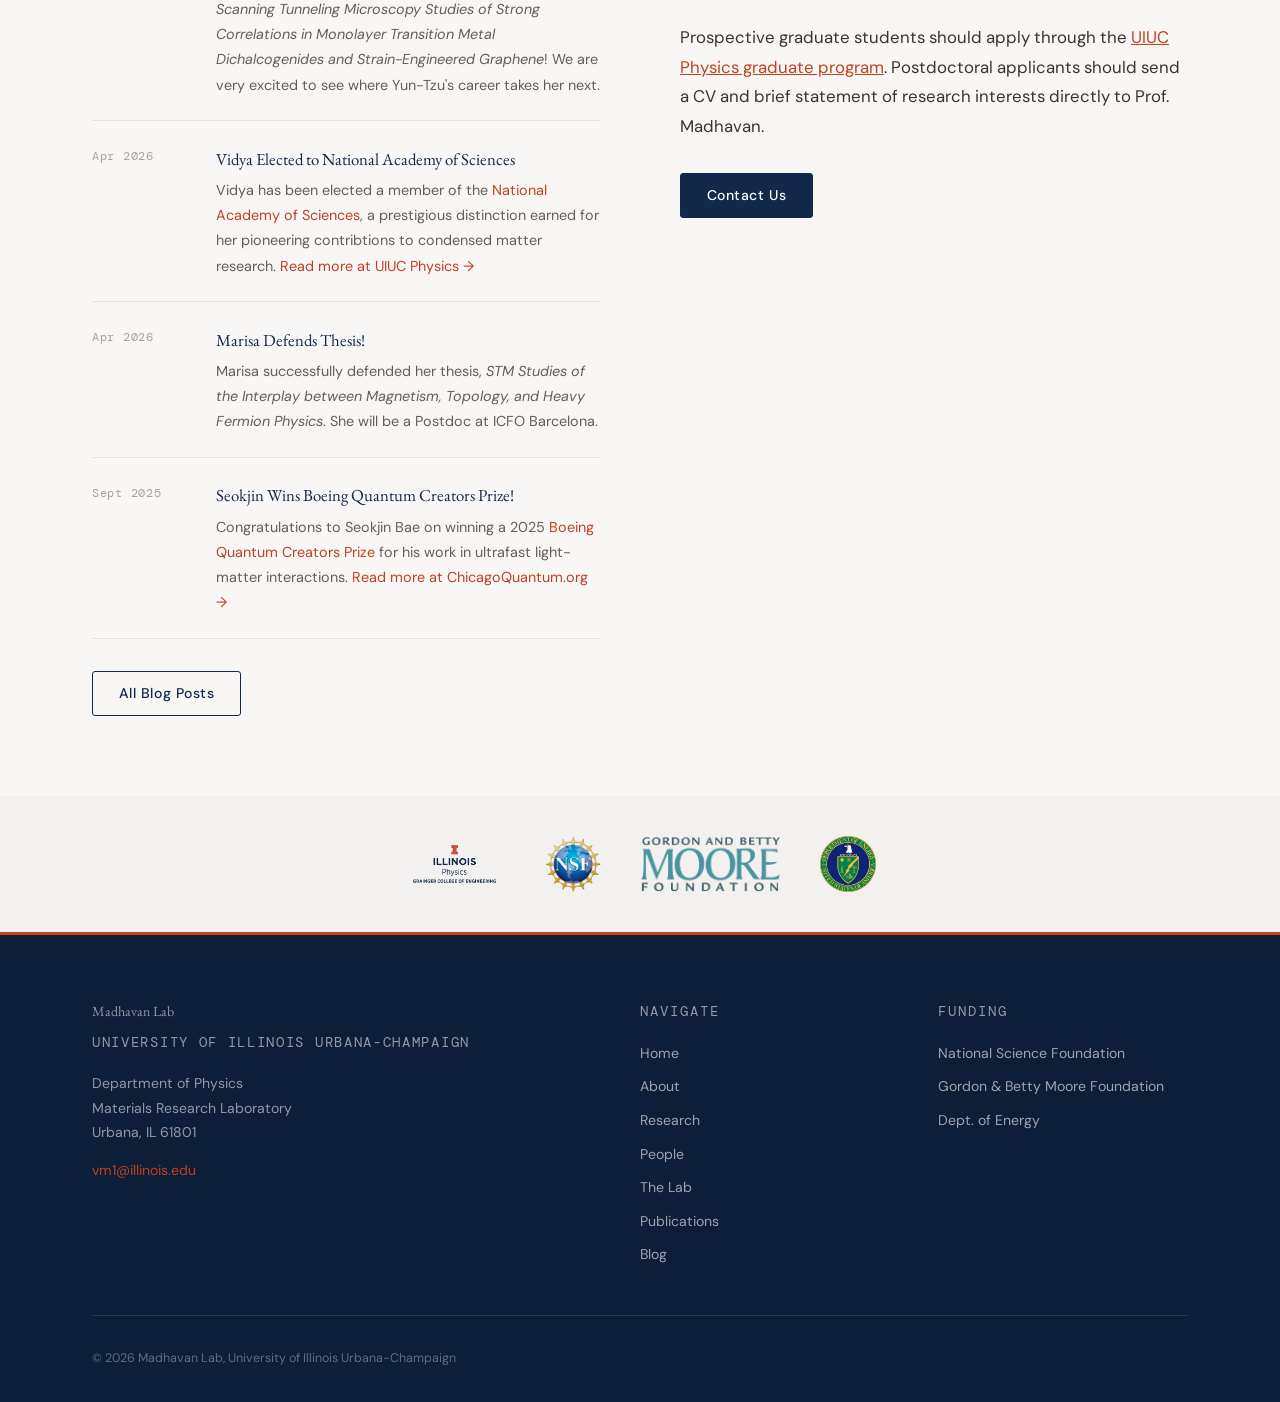
==== commit 7cbaae2c: "Update index.html" ====
--- a/index.html
+++ b/index.html
@@ -196,7 +196,17 @@
           <div class="divider"></div>
           <div class="news-list">
 
-	  <div class="news-item">
+
+		<div class="news-item">
+              <span class="news-item__date">May 2026</span>
+              <div>
+                <p class="news-item__title">Yun-Tzu Defends Thesis!</p>
+                <p class="news-item__excerpt">Yun-Tzu Hsu has successfully defended her thesis, <em>Scanning Tunneling Microscopy Studies of Strong Correlations in Monolayer Transition Metal Dichalcogenides and Strain-Engineered Graphene</em>! We are very excited to see where Yun-Tzu's career takes her next.</p>
+              </div>
+            </div>
+			
+			  
+		<div class="news-item">
               <span class="news-item__date">Apr 2026</span>
               <div>
                 <p class="news-item__title">Vidya Elected to National Academy of Sciences</p>
@@ -219,14 +229,6 @@
               <div>
                 <p class="news-item__title">Seokjin Wins Boeing Quantum Creators Prize!</p>
                 <p class="news-item__excerpt">Congratulations to Seokjin Bae on winning a 2025 <a href="https://chicagoquantum.org/education-and-training/boeing-quantum-creators-prize" style="color:var(--orange-muted);">Boeing Quantum Creators Prize</a> for his work in ultrafast light-matter interactions. <a href="https://chicagoquantum.org/2025BQCP" target="_blank" style="color:var(--orange-muted);">Read more at ChicagoQuantum.org →</a></p>
-              </div>
-            </div>
-
-            <div class="news-item">
-              <span class="news-item__date">Aug 2025</span>
-              <div>
-                <p class="news-item__title">Arjun Defends Thesis!</p>
-                <p class="news-item__excerpt">Arjun defended his thesis on laser-coupled STM spectroscopy. He moves on to a Postdoc in the Baldini Lab at UT Austin.</p>
               </div>
             </div>
 
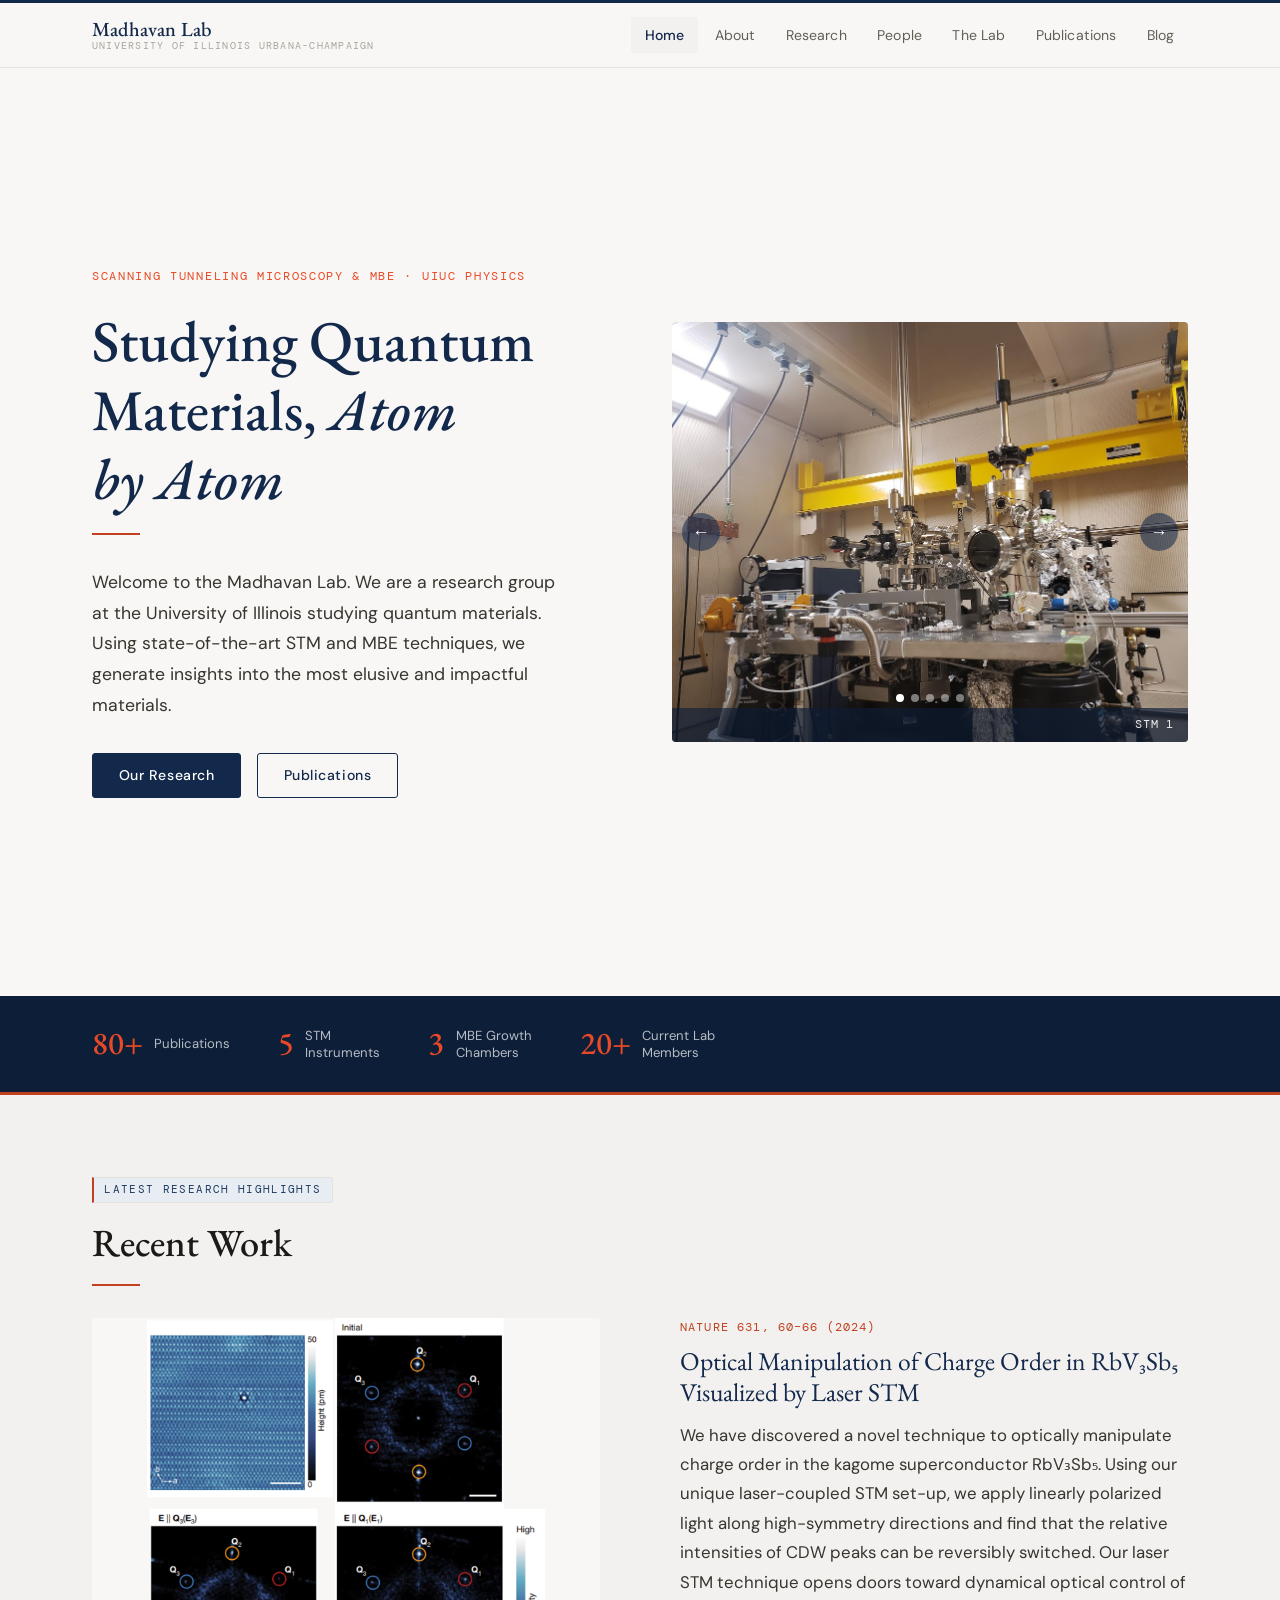
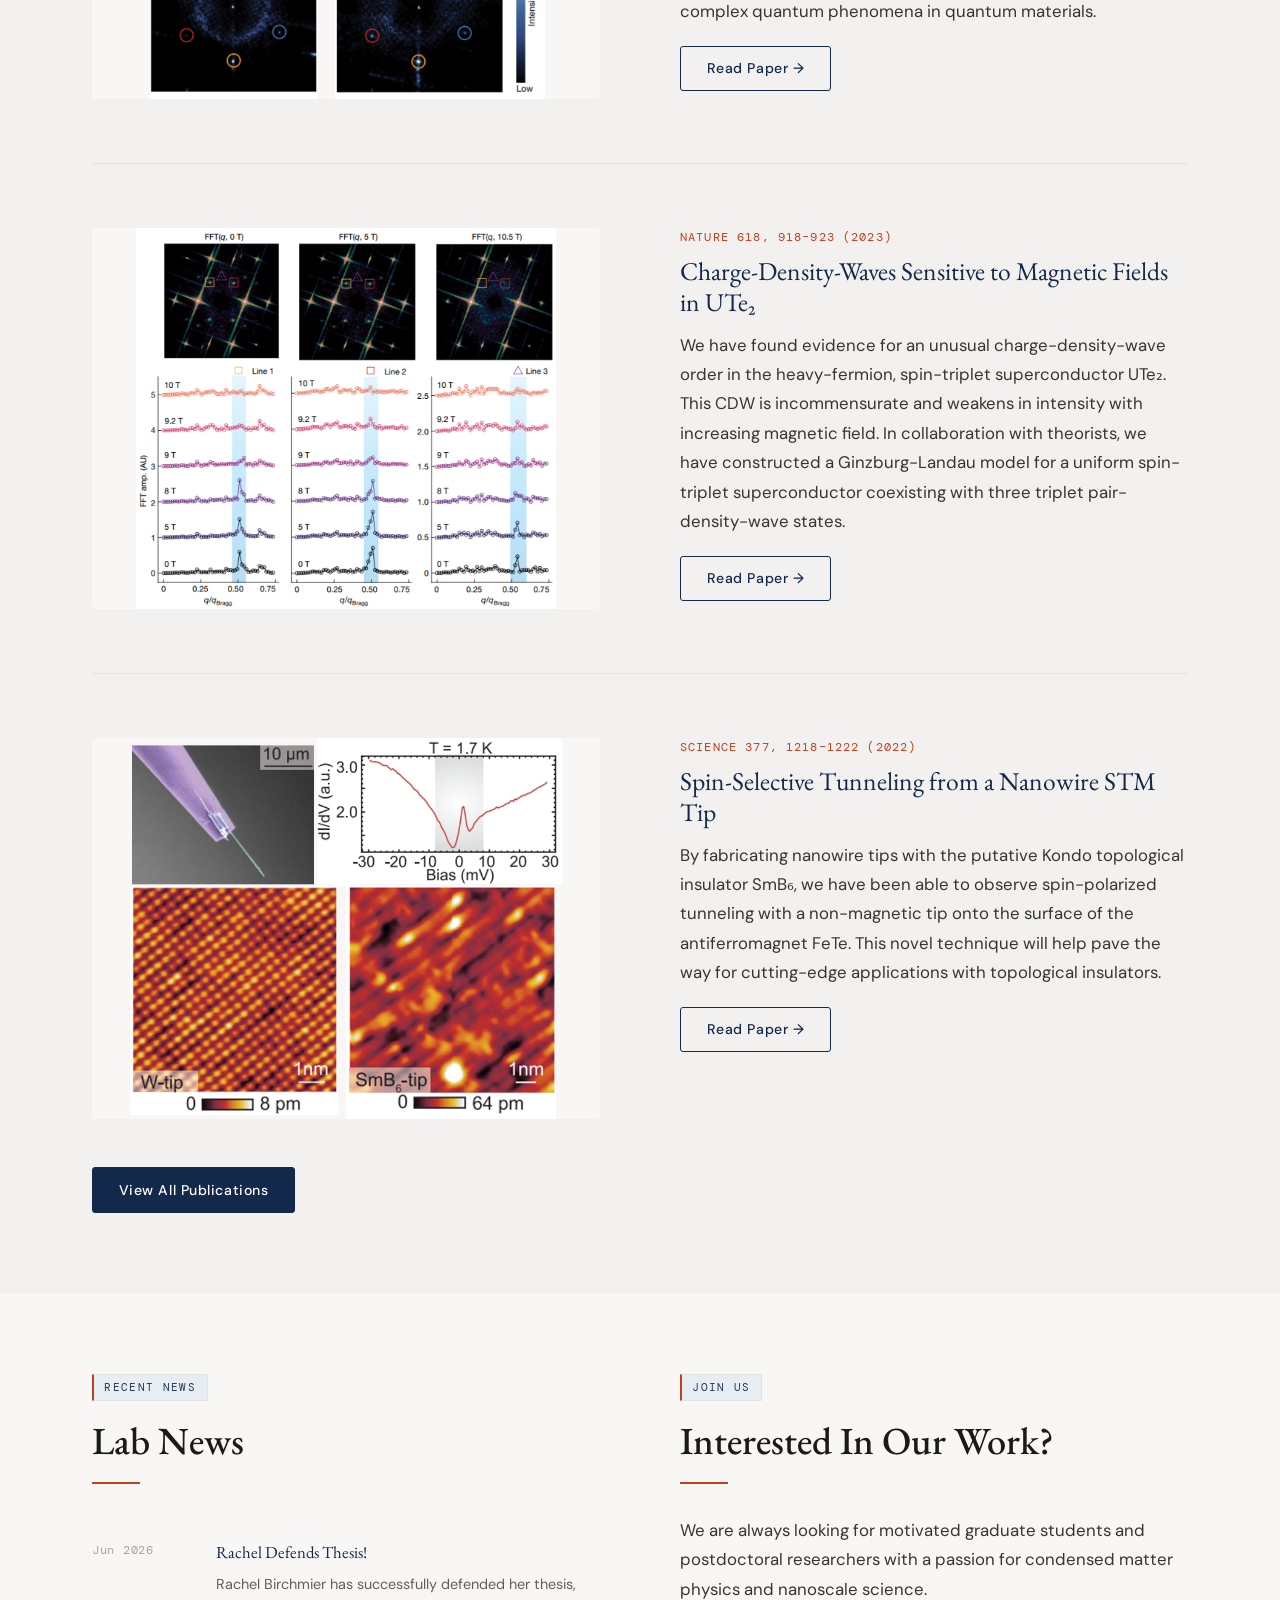
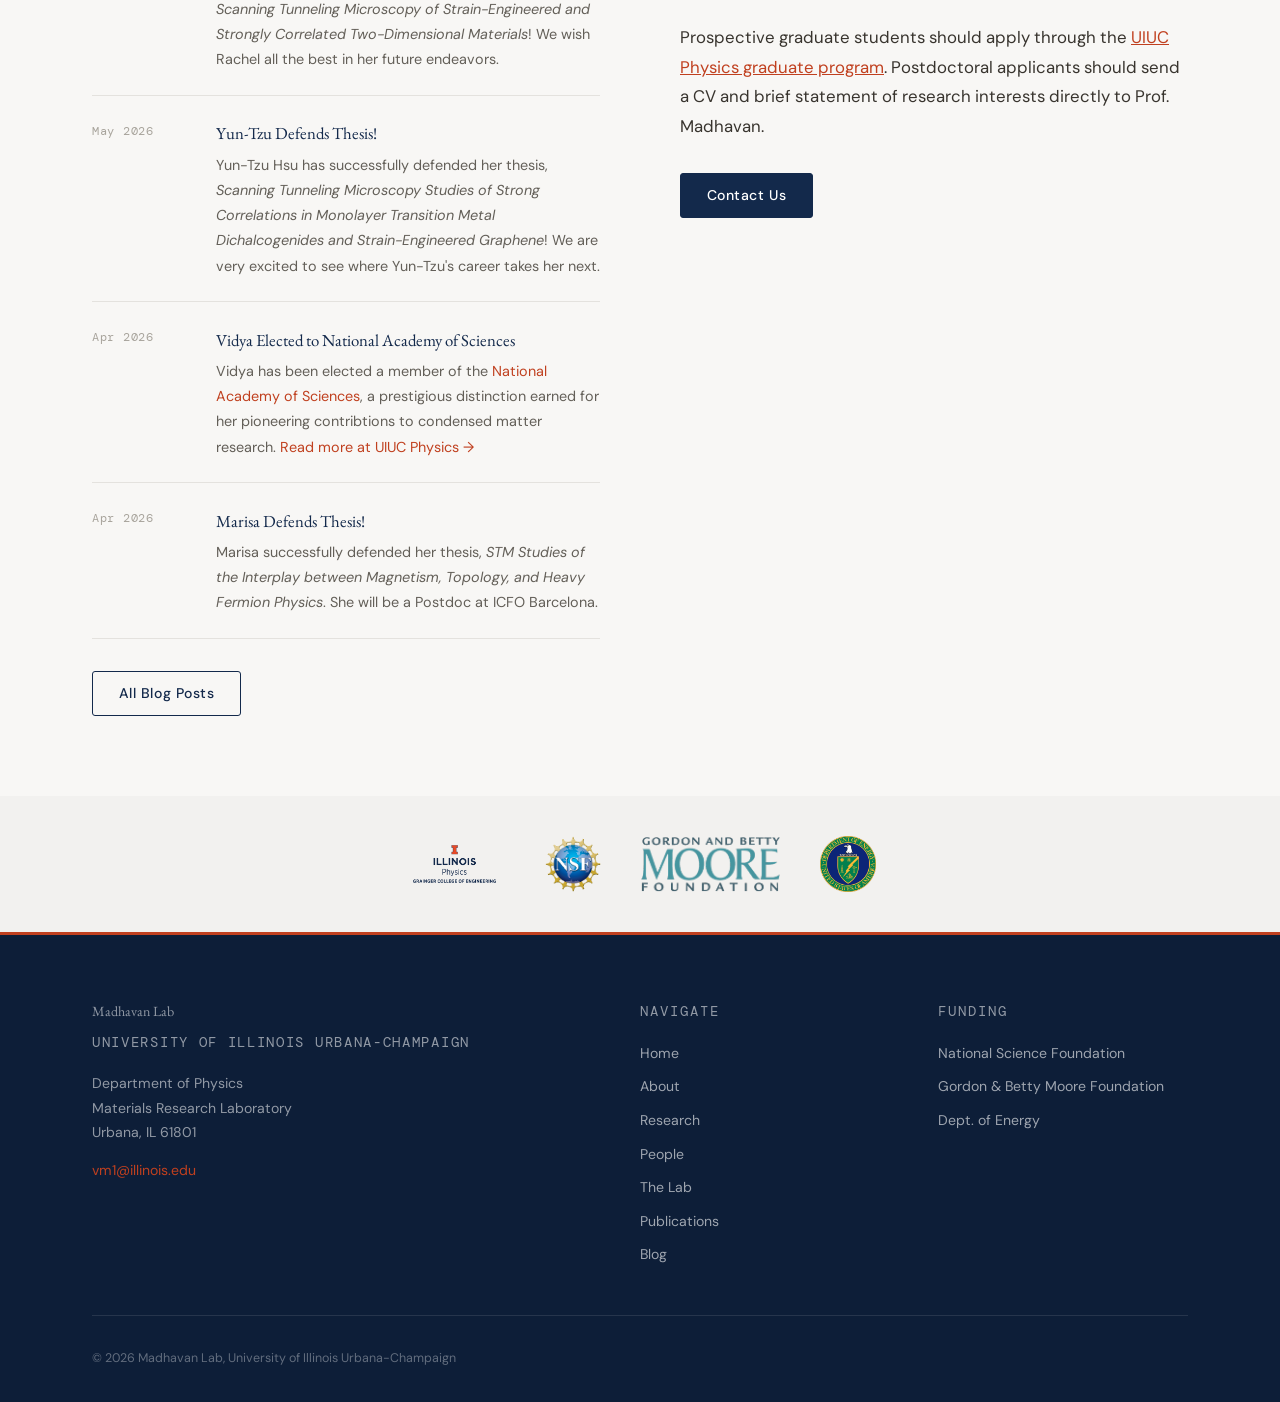
==== commit 3bb21605: "Update index.html" ====
--- a/index.html
+++ b/index.html
@@ -198,6 +198,15 @@
 
 
 		<div class="news-item">
+              <span class="news-item__date">Jun 2026</span>
+              <div>
+                <p class="news-item__title">Rachel Defends Thesis!</p>
+                <p class="news-item__excerpt">Rachel Birchmier has successfully defended her thesis, <em>Scanning Tunneling Microscopy of Strain-Engineered and Strongly Correlated Two-Dimensional Materials</em>! We wish Rachel all the best in her future endeavors.</p>
+              </div>
+            </div>
+			  
+			  
+		<div class="news-item">
               <span class="news-item__date">May 2026</span>
               <div>
                 <p class="news-item__title">Yun-Tzu Defends Thesis!</p>
@@ -220,15 +229,6 @@
               <div>
                 <p class="news-item__title">Marisa Defends Thesis!</p>
                 <p class="news-item__excerpt">Marisa successfully defended her thesis, <em>STM Studies of the Interplay between Magnetism, Topology, and Heavy Fermion Physics</em>. She will be a Postdoc at ICFO Barcelona.</p>
-              </div>
-            </div>
-
-
-			  <div class="news-item">
-              <span class="news-item__date">Sept 2025</span>
-              <div>
-                <p class="news-item__title">Seokjin Wins Boeing Quantum Creators Prize!</p>
-                <p class="news-item__excerpt">Congratulations to Seokjin Bae on winning a 2025 <a href="https://chicagoquantum.org/education-and-training/boeing-quantum-creators-prize" style="color:var(--orange-muted);">Boeing Quantum Creators Prize</a> for his work in ultrafast light-matter interactions. <a href="https://chicagoquantum.org/2025BQCP" target="_blank" style="color:var(--orange-muted);">Read more at ChicagoQuantum.org →</a></p>
               </div>
             </div>
 
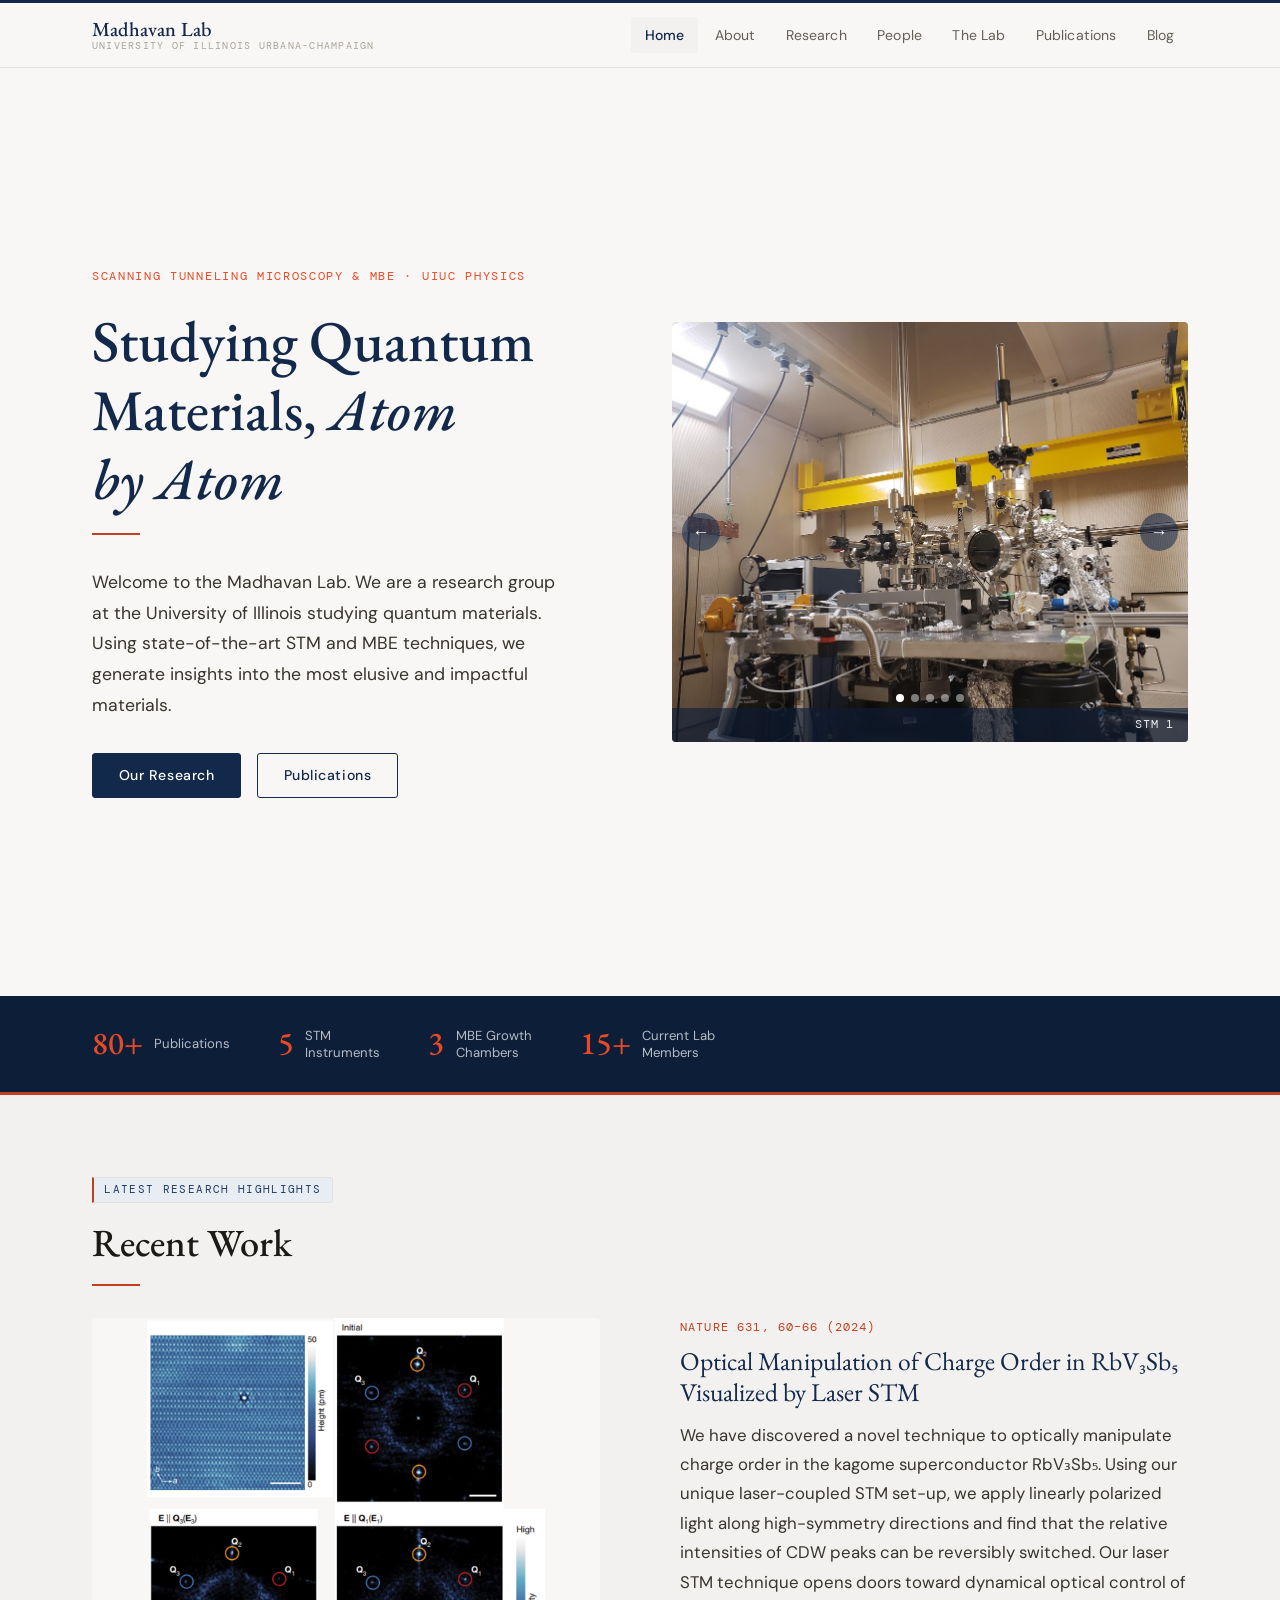
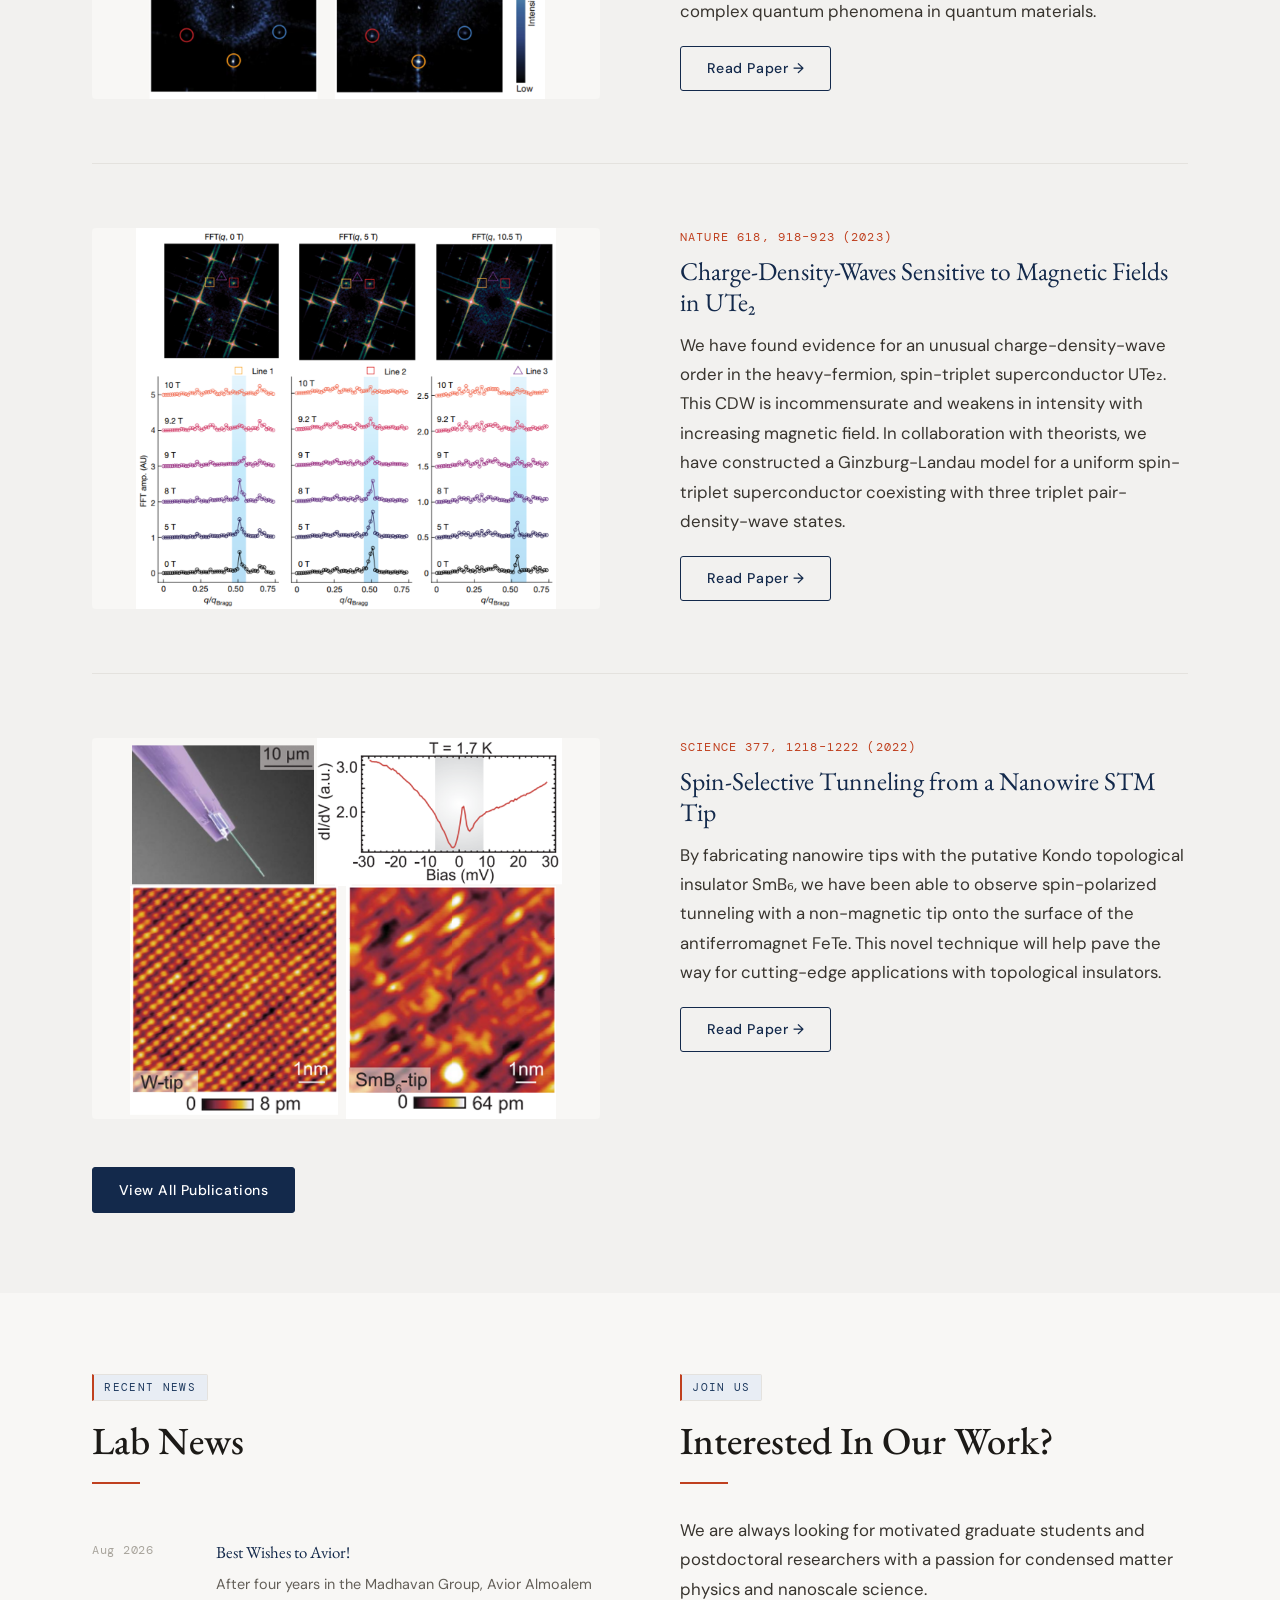
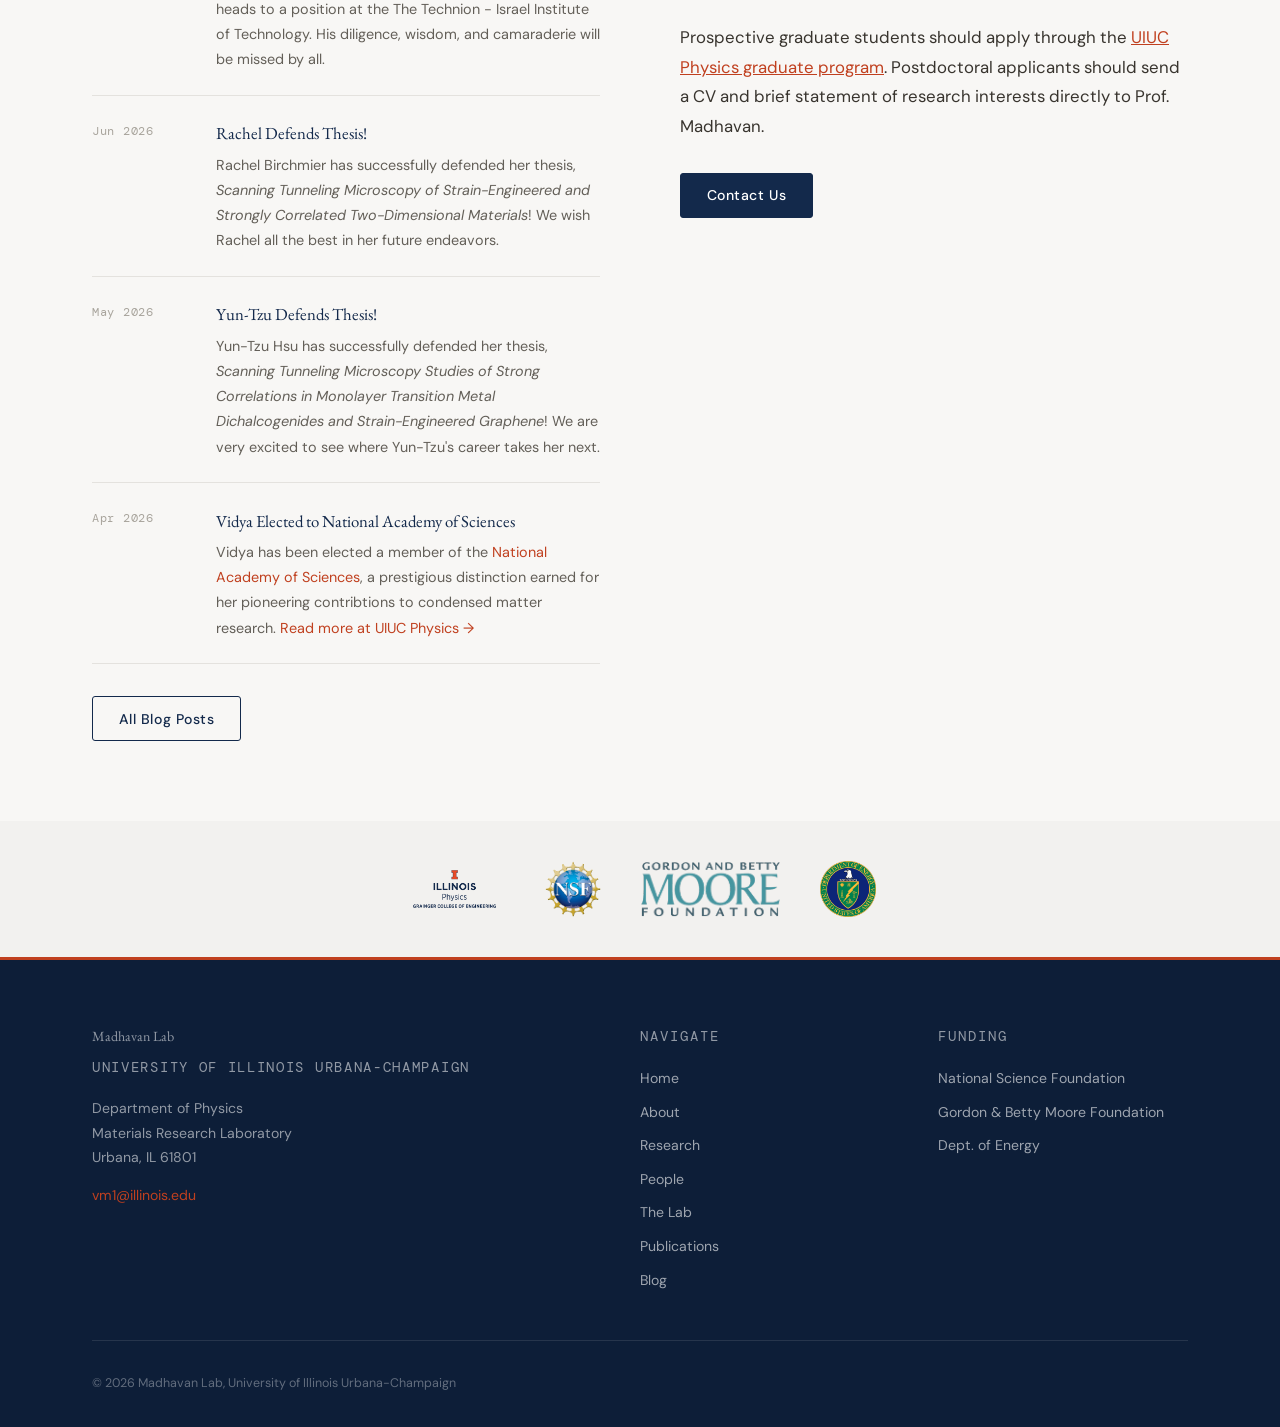
==== commit eb58ab95: "Update index.html" ====
--- a/index.html
+++ b/index.html
@@ -127,7 +127,7 @@
           <span class="highlights-bar__label">MBE Growth<br>Chambers</span>
         </div>
         <div class="highlights-bar__item">
-          <span class="highlights-bar__num">20+</span>
+          <span class="highlights-bar__num">15+</span>
           <span class="highlights-bar__label">Current Lab<br>Members</span>
         </div>
       </div>
@@ -197,6 +197,16 @@
           <div class="news-list">
 
 
+            <div class="news-item">
+              <span class="news-item__date">Aug 2026</span>
+              <div>
+                <p class="news-item__title">Best Wishes to Avior!</p>
+                <p class="news-item__excerpt">After four years in the Madhavan Group, Avior Almoalem heads to a position at the The Technion - Israel Institute of Technology. His diligence, wisdom, and camaraderie will be missed by all.</p>
+              </div>
+            </div>
+
+
+			  
 		<div class="news-item">
               <span class="news-item__date">Jun 2026</span>
               <div>
@@ -220,15 +230,6 @@
               <div>
                 <p class="news-item__title">Vidya Elected to National Academy of Sciences</p>
                 <p class="news-item__excerpt">Vidya has been elected a member of the <a href="https://www.nasonline.org/" target="_blank" style="color:var(--orange-muted);">National Academy of Sciences</a>, a prestigious distinction earned for her pioneering contribtions to condensed matter research. <a href="https://physics.illinois.edu/news/Madhavan-elected-to-National-Academy" target="_blank" style="color:var(--orange-muted);">Read more at UIUC Physics →</a></p>
-              </div>
-            </div>
-
-
-            <div class="news-item">
-              <span class="news-item__date">Apr 2026</span>
-              <div>
-                <p class="news-item__title">Marisa Defends Thesis!</p>
-                <p class="news-item__excerpt">Marisa successfully defended her thesis, <em>STM Studies of the Interplay between Magnetism, Topology, and Heavy Fermion Physics</em>. She will be a Postdoc at ICFO Barcelona.</p>
               </div>
             </div>
 
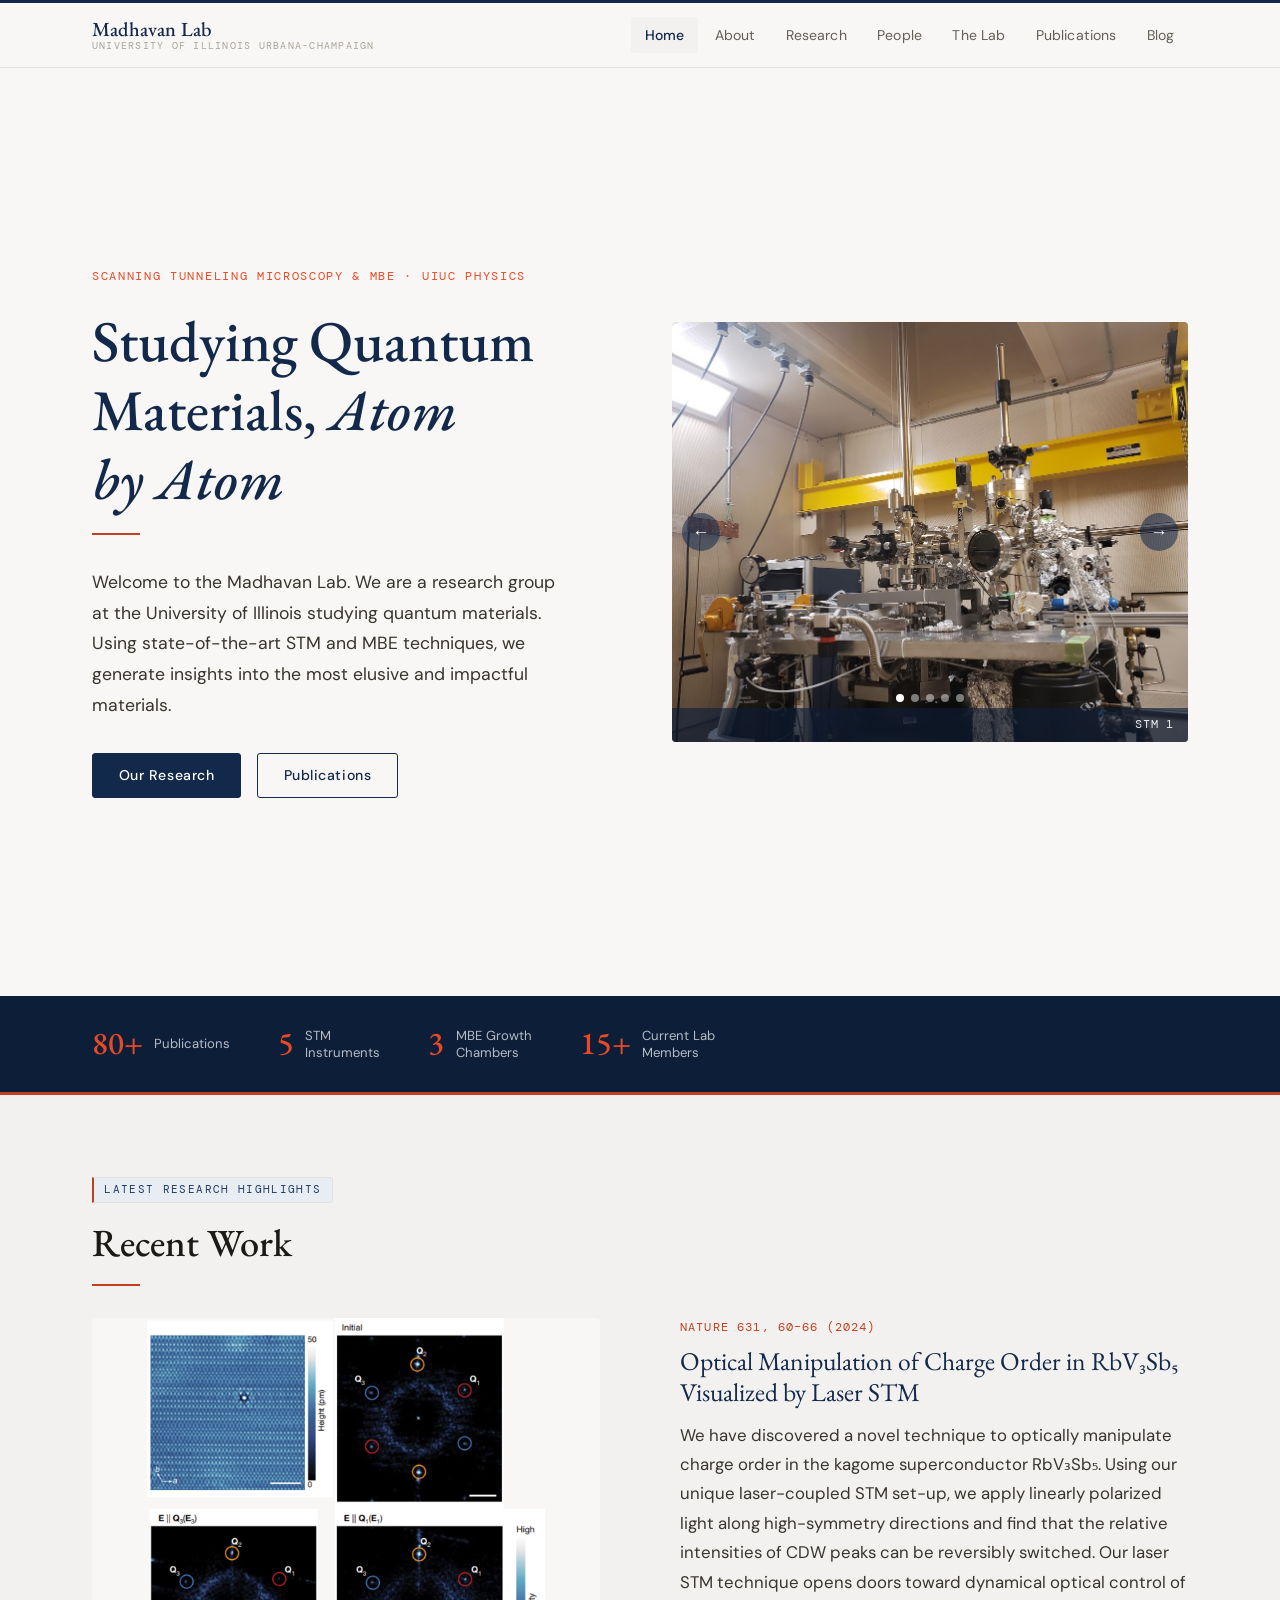
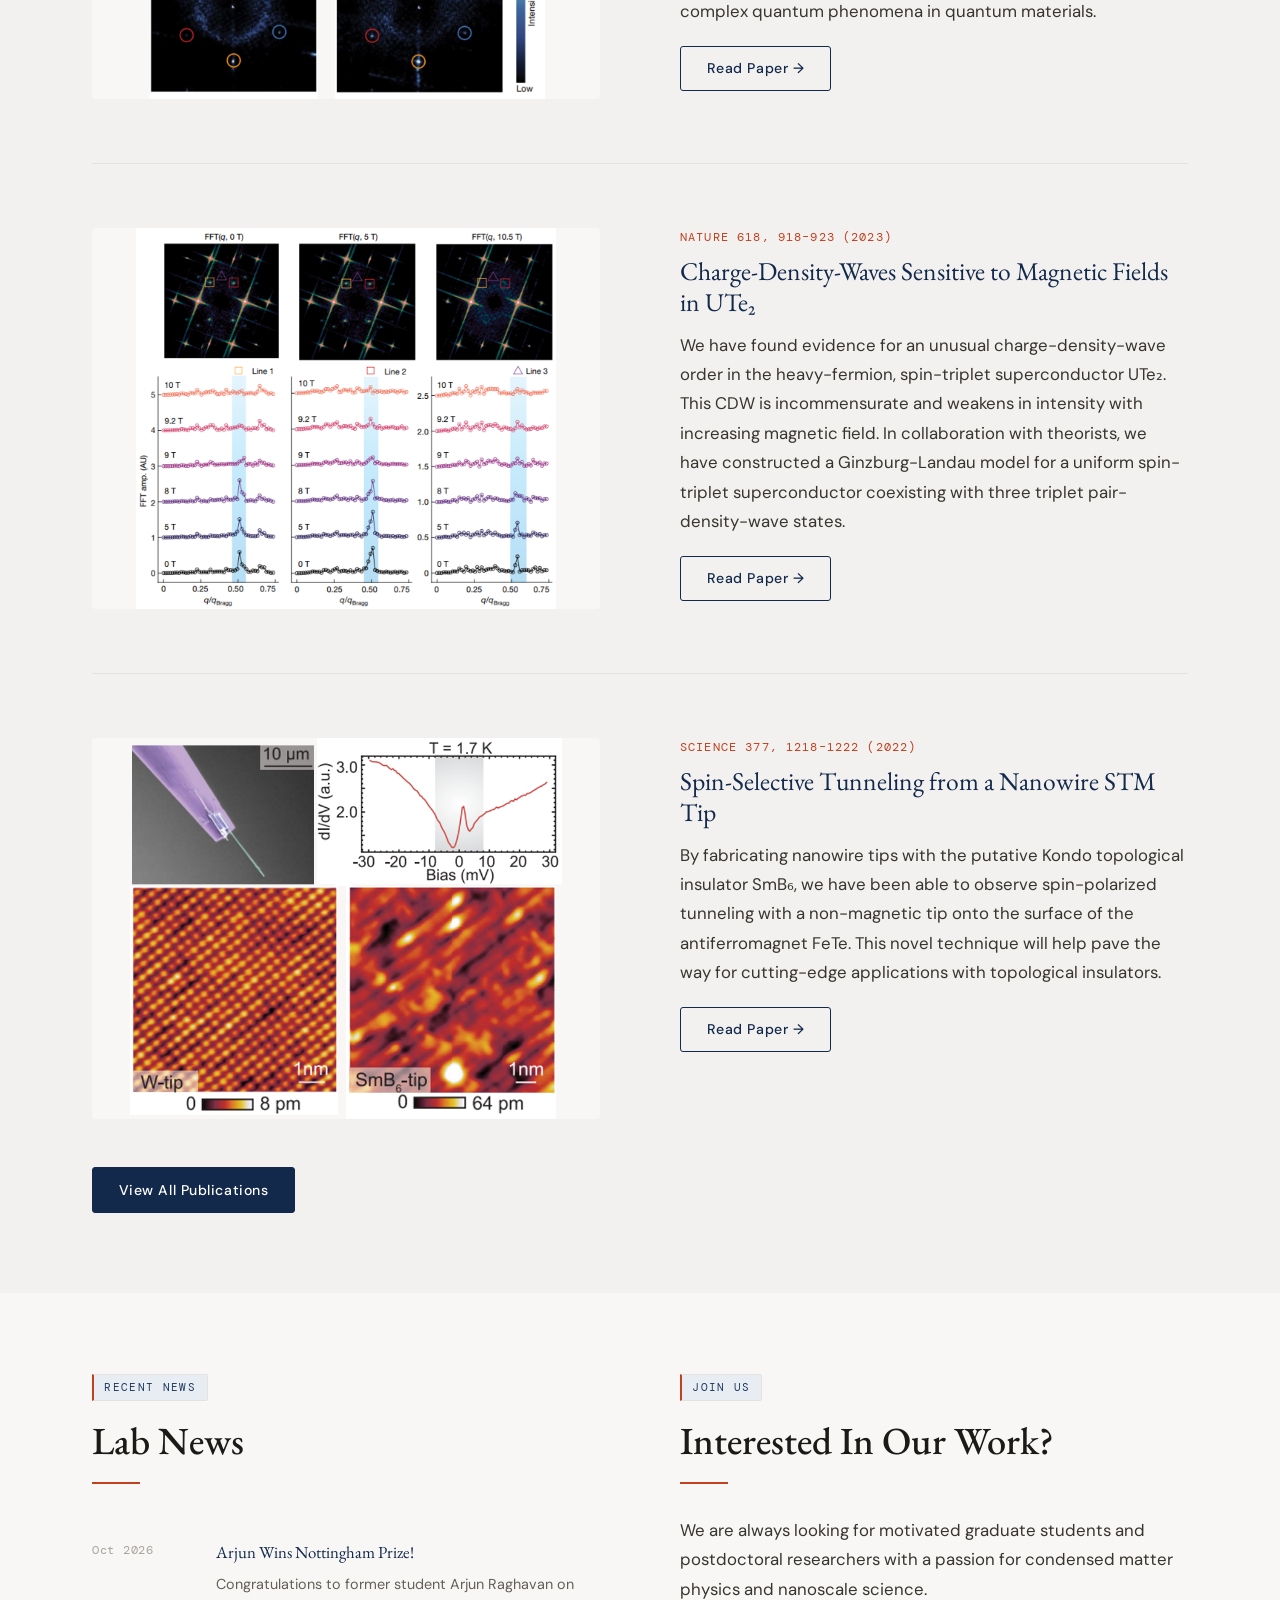
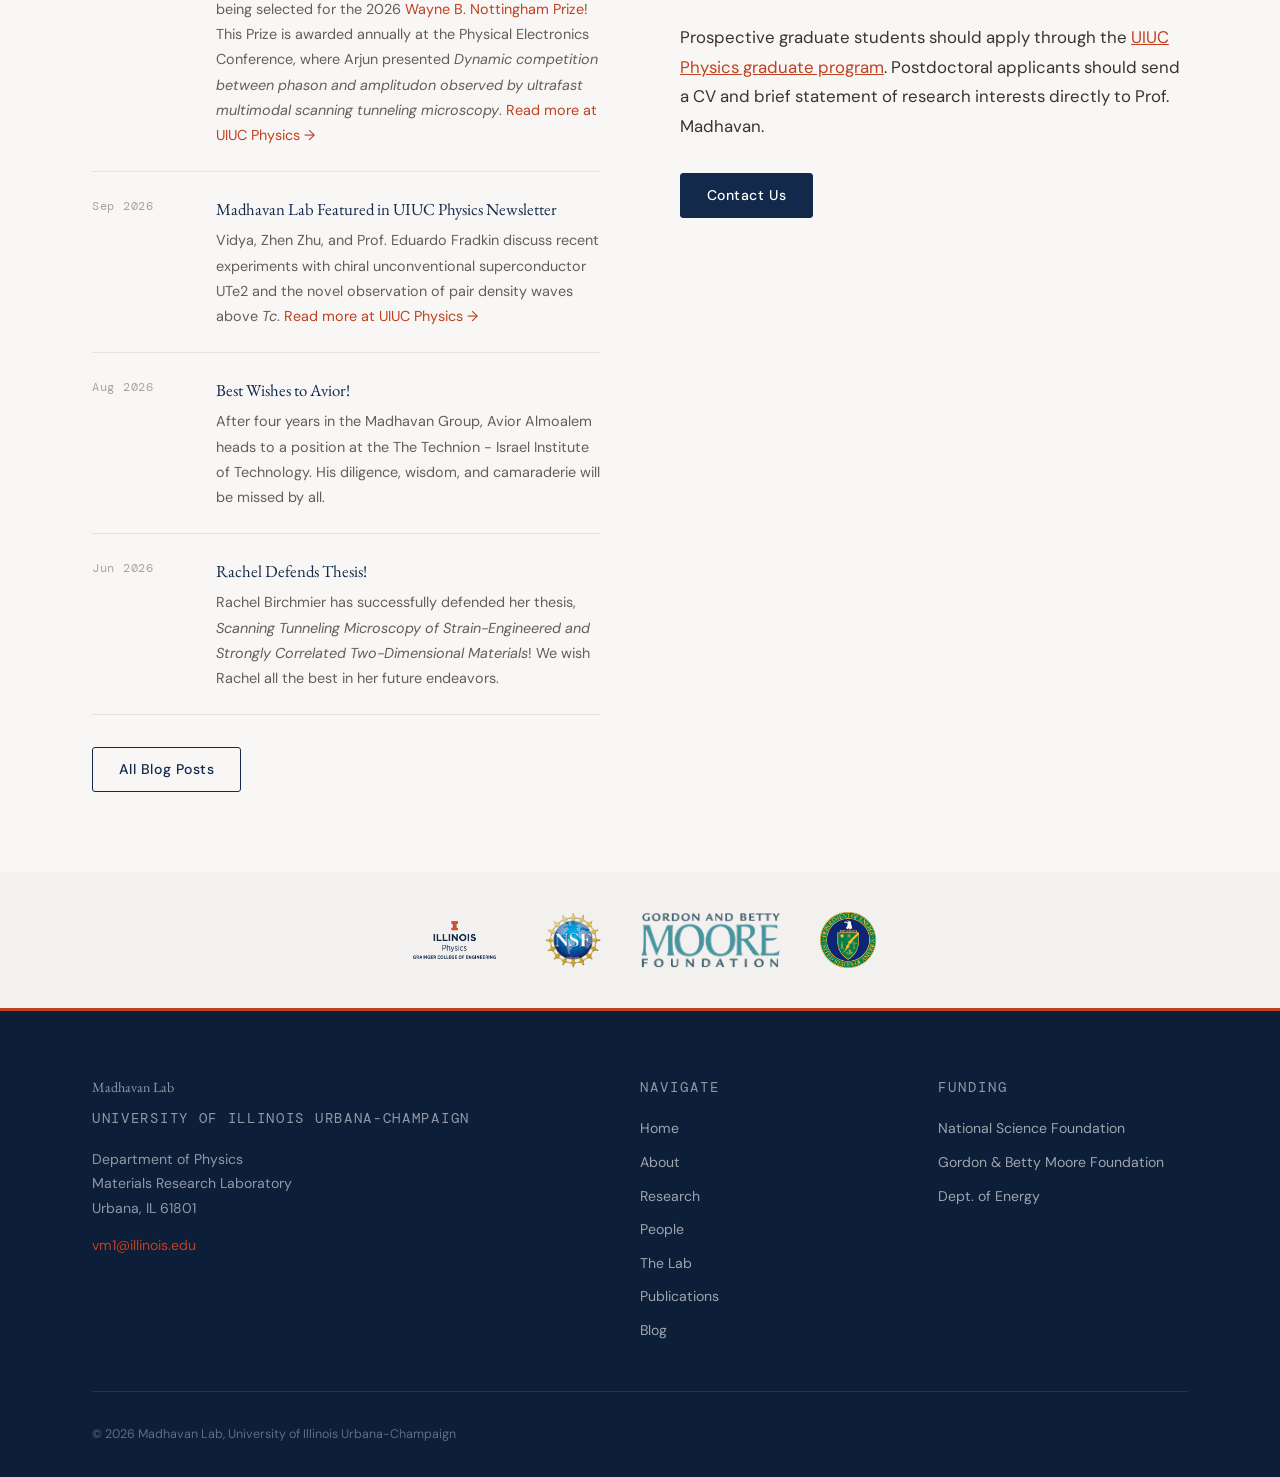
==== commit 2664196c: "Update index.html" ====
--- a/index.html
+++ b/index.html
@@ -197,6 +197,24 @@
           <div class="news-list">
 
 
+		<div class="news-item">
+              <span class="news-item__date">Oct 2026</span>
+              <div>
+                <p class="news-item__title">Arjun Wins Nottingham Prize!</p>
+                <p class="news-item__excerpt">Congratulations to former student Arjun Raghavan on being selected for the 2026 <a href="https://pec.ucsd.edu/nottingham-prize" target="_blank" style="color:var(--orange-muted);">Wayne B. Nottingham Prize</a>! This Prize is awarded annually at the Physical Electronics Conference, where Arjun presented <em>Dynamic competition between phason and amplitudon observed by ultrafast multimodal scanning tunneling microscopy</em>. <a href="https://physics.illinois.edu/news/Raghavan-wins-Nottingham" target="_blank" style="color:var(--orange-muted);">Read more at UIUC Physics →</a></p>
+              </div>
+            </div>
+			
+			  
+		<div class="news-item">
+              <span class="news-item__date">Sep 2026</span>
+              <div>
+                <p class="news-item__title">Madhavan Lab Featured in UIUC Physics Newsletter</p>
+                <p class="news-item__excerpt">Vidya, Zhen Zhu, and Prof. Eduardo Fradkin discuss recent experiments with chiral unconventional superconductor UTe2 and the novel observation of pair density waves above <em>Tc</em>. <a href="https://mrl.illinois.edu/news/89267" target="_blank" style="color:var(--orange-muted);">Read more at UIUC Physics →</a></p>
+              </div>
+            </div>
+
+			  
             <div class="news-item">
               <span class="news-item__date">Aug 2026</span>
               <div>
@@ -206,7 +224,6 @@
             </div>
 
 
-			  
 		<div class="news-item">
               <span class="news-item__date">Jun 2026</span>
               <div>
@@ -214,26 +231,7 @@
                 <p class="news-item__excerpt">Rachel Birchmier has successfully defended her thesis, <em>Scanning Tunneling Microscopy of Strain-Engineered and Strongly Correlated Two-Dimensional Materials</em>! We wish Rachel all the best in her future endeavors.</p>
               </div>
             </div>
-			  
-			  
-		<div class="news-item">
-              <span class="news-item__date">May 2026</span>
-              <div>
-                <p class="news-item__title">Yun-Tzu Defends Thesis!</p>
-                <p class="news-item__excerpt">Yun-Tzu Hsu has successfully defended her thesis, <em>Scanning Tunneling Microscopy Studies of Strong Correlations in Monolayer Transition Metal Dichalcogenides and Strain-Engineered Graphene</em>! We are very excited to see where Yun-Tzu's career takes her next.</p>
-              </div>
-            </div>
 			
-			  
-		<div class="news-item">
-              <span class="news-item__date">Apr 2026</span>
-              <div>
-                <p class="news-item__title">Vidya Elected to National Academy of Sciences</p>
-                <p class="news-item__excerpt">Vidya has been elected a member of the <a href="https://www.nasonline.org/" target="_blank" style="color:var(--orange-muted);">National Academy of Sciences</a>, a prestigious distinction earned for her pioneering contribtions to condensed matter research. <a href="https://physics.illinois.edu/news/Madhavan-elected-to-National-Academy" target="_blank" style="color:var(--orange-muted);">Read more at UIUC Physics →</a></p>
-              </div>
-            </div>
-
-
 
 
           </div>
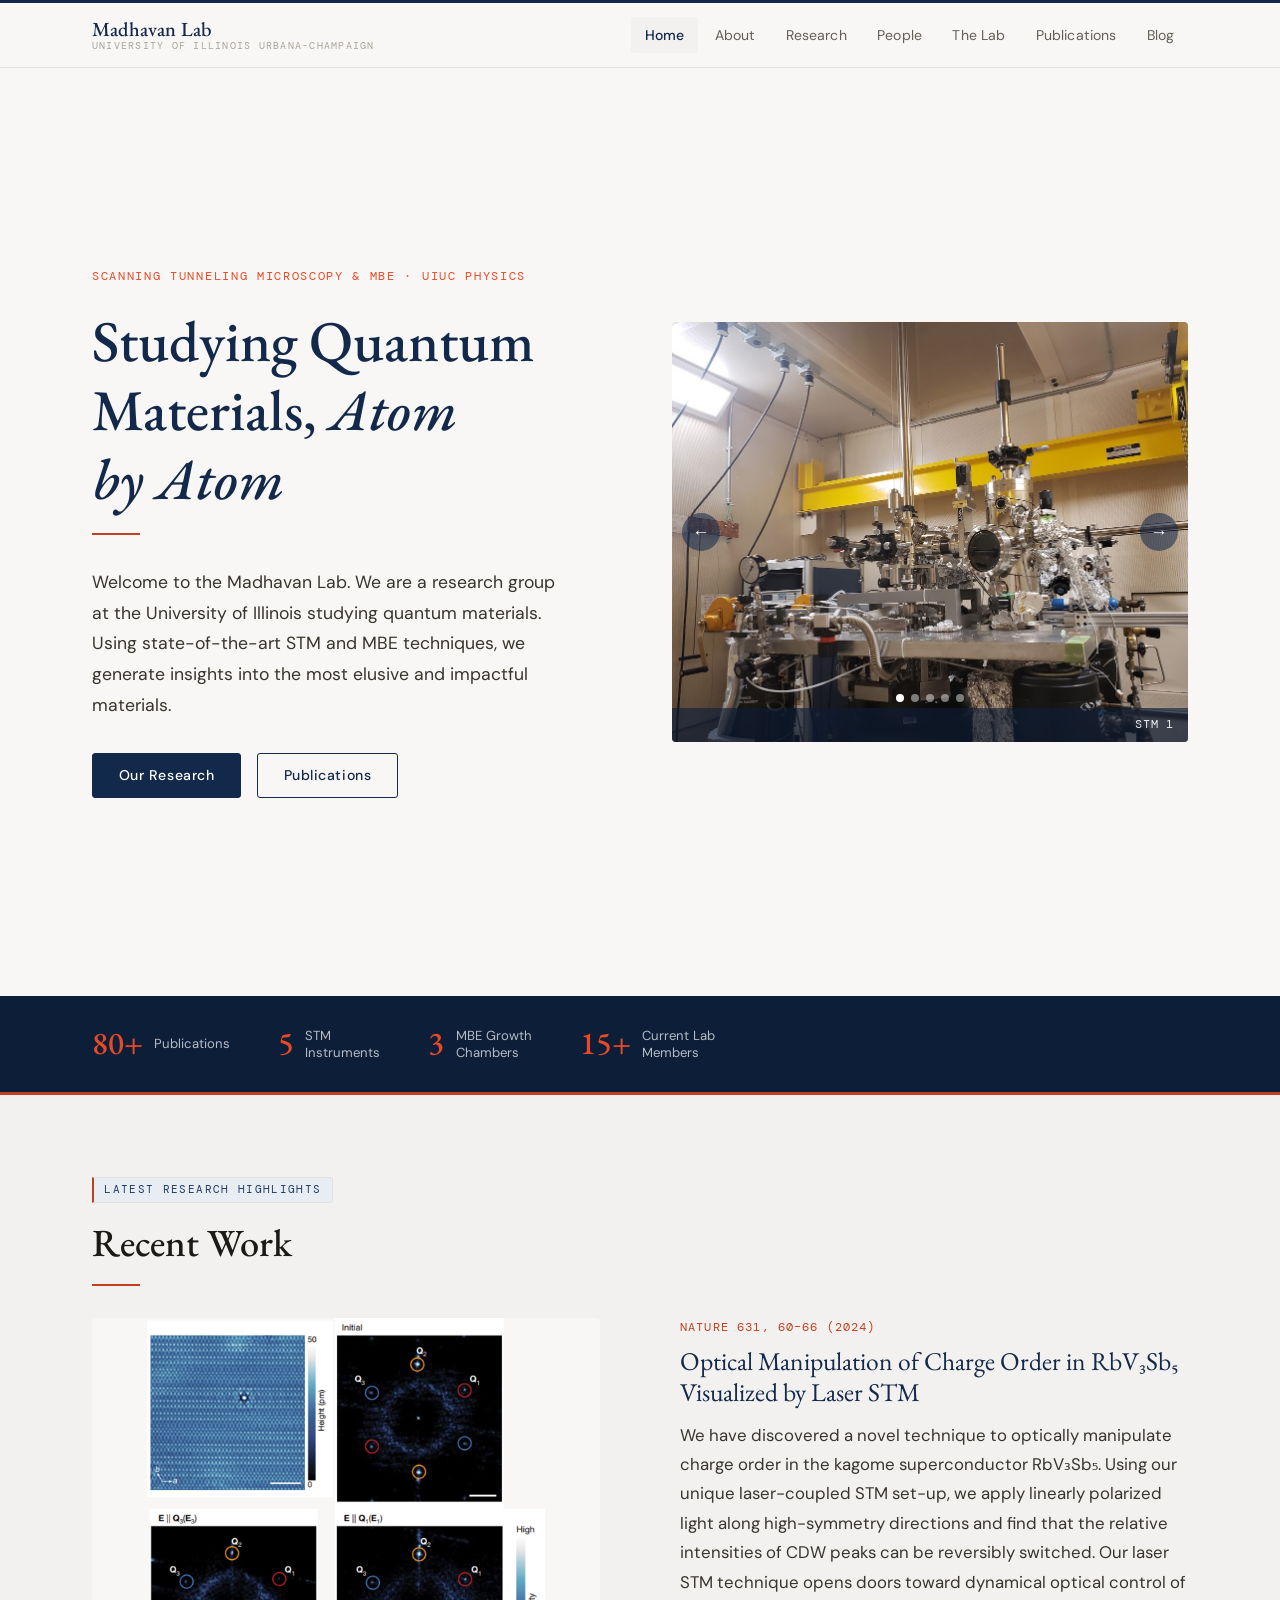
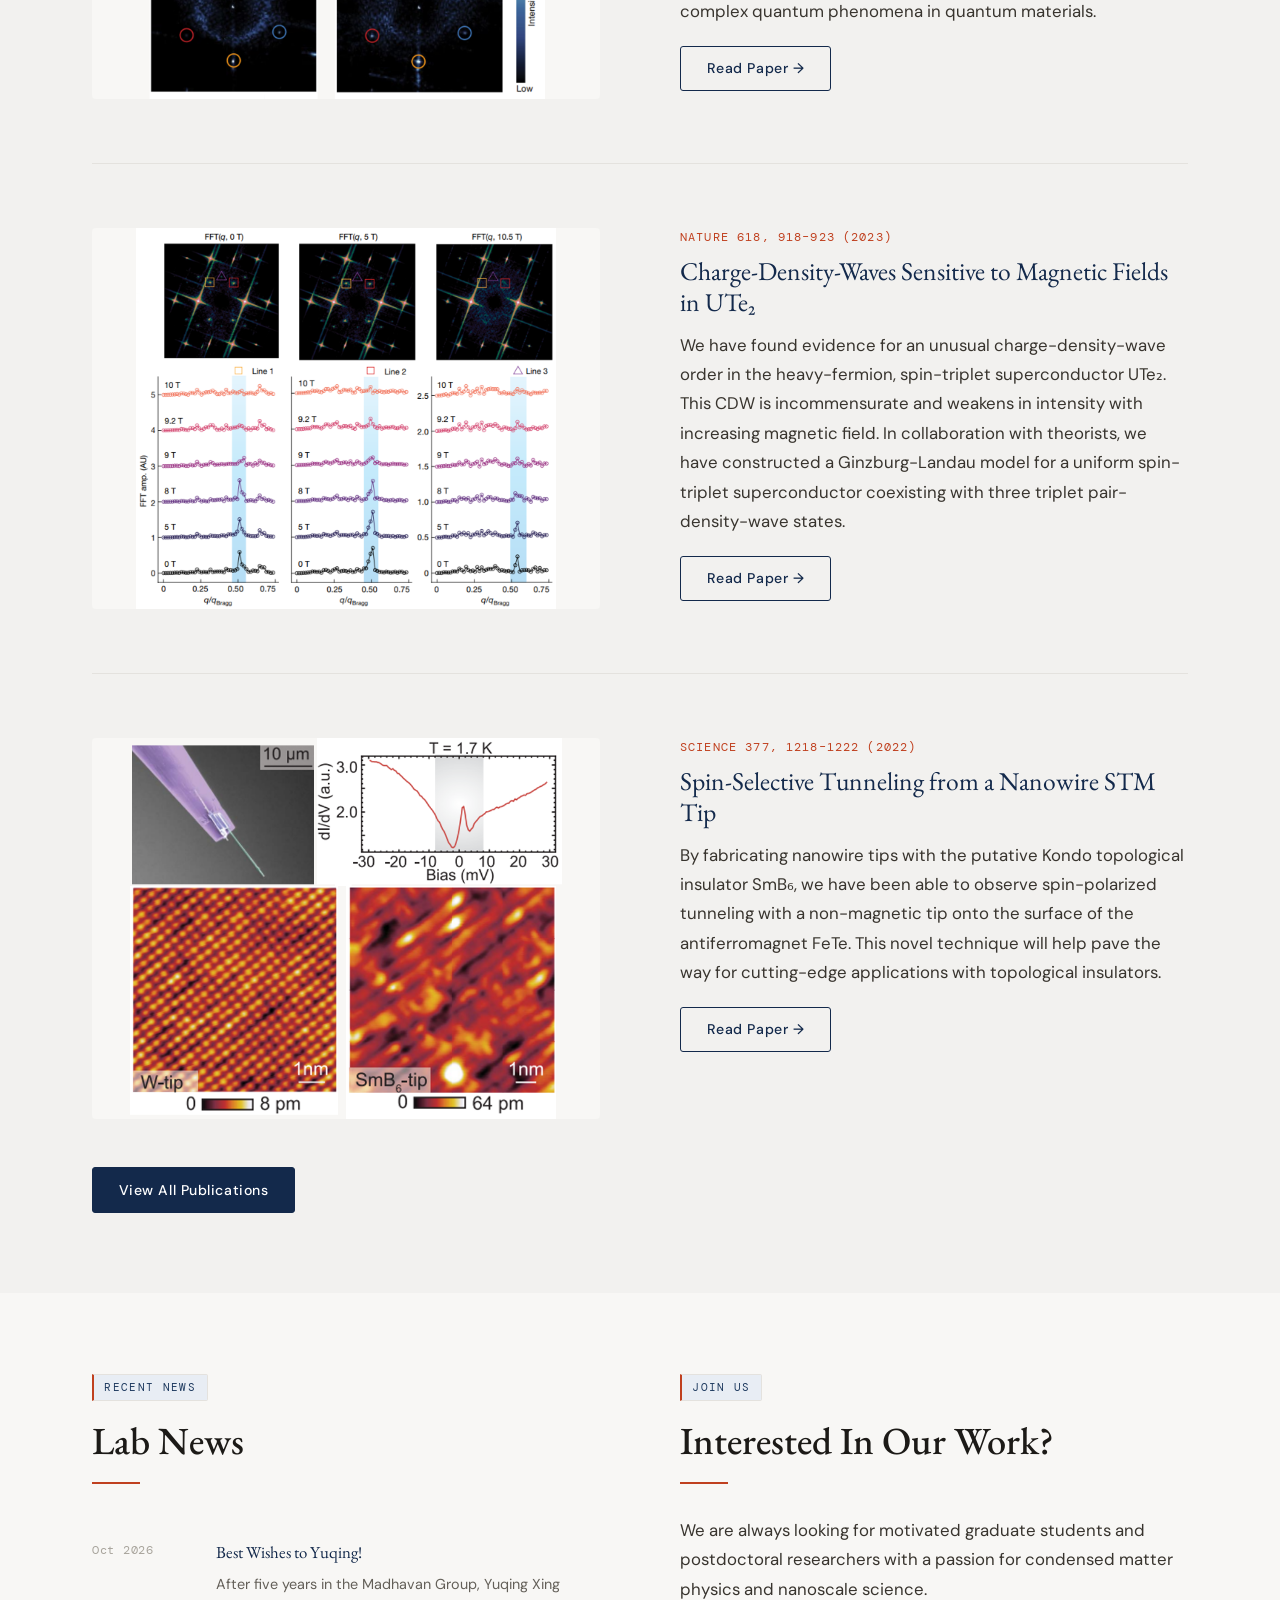
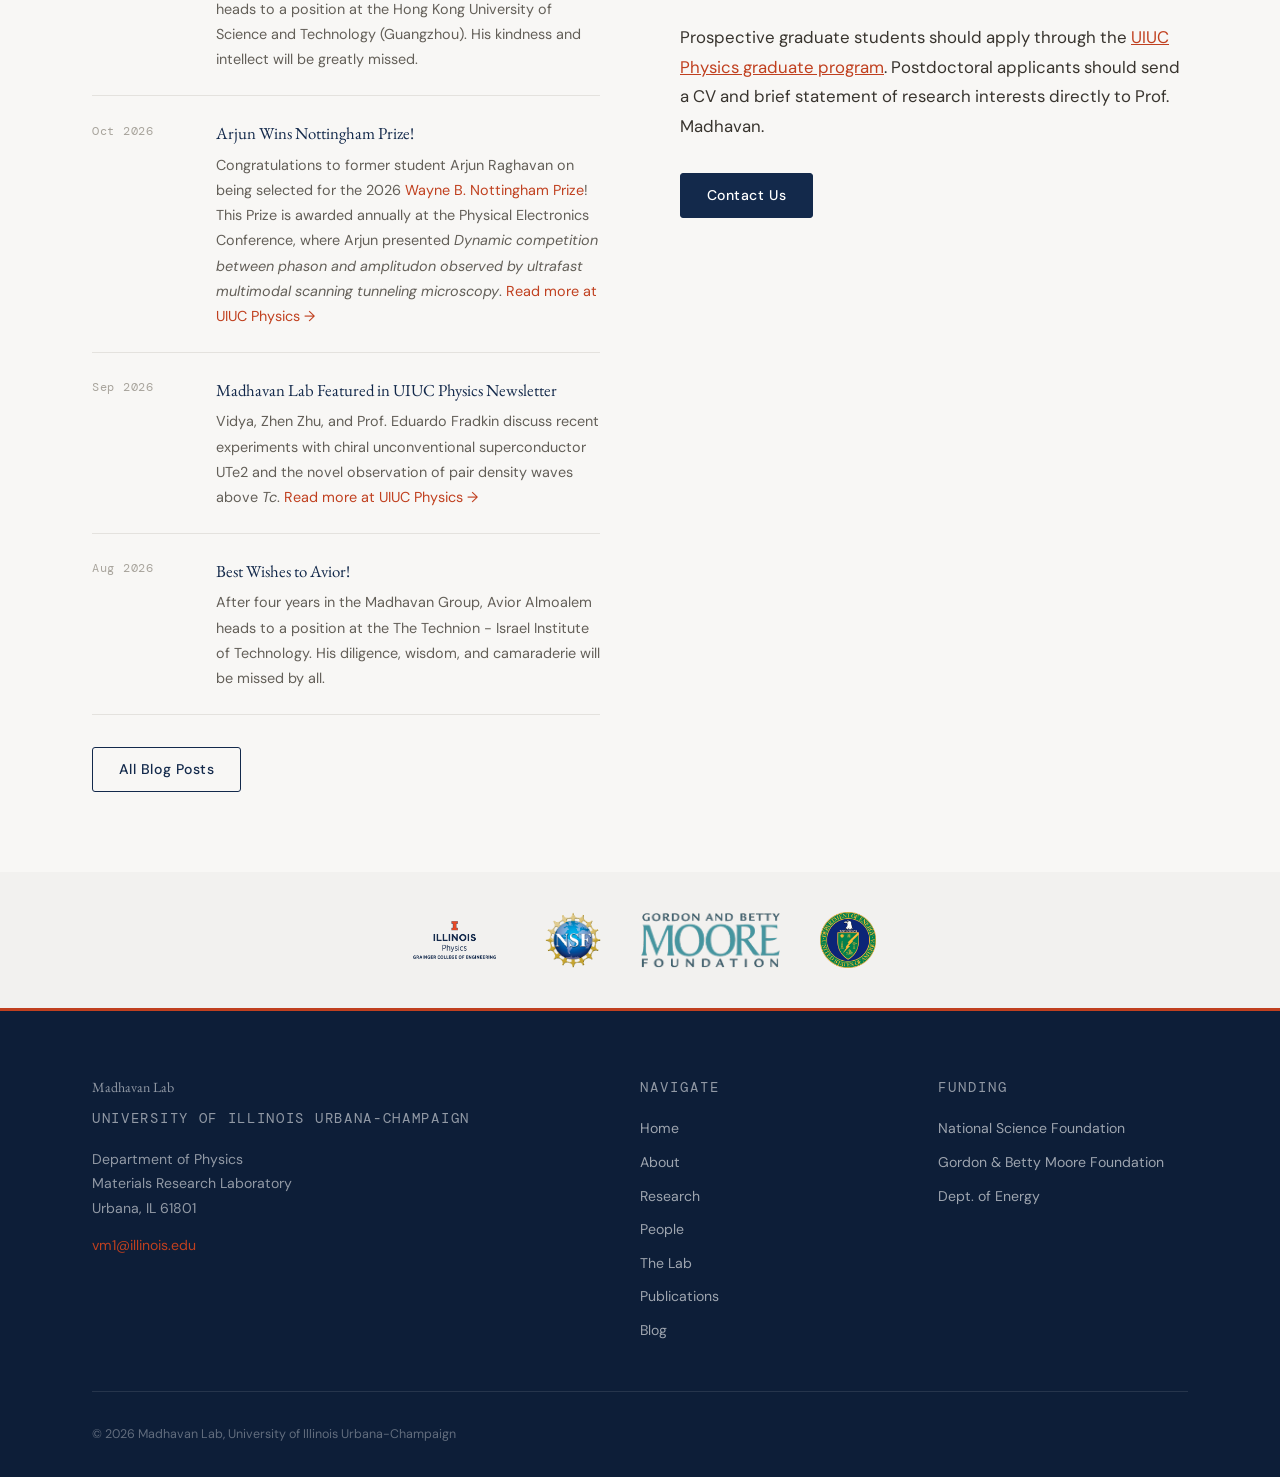
==== commit ecb850e1: "Update index.html" ====
--- a/index.html
+++ b/index.html
@@ -197,6 +197,16 @@
           <div class="news-list">
 
 
+		 <div class="news-item">
+              <span class="news-item__date">Oct 2026</span>
+              <div>
+                <p class="news-item__title">Best Wishes to Yuqing!</p>
+                <p class="news-item__excerpt">After five years in the Madhavan Group, Yuqing Xing heads to a position at the Hong Kong University of Science and Technology (Guangzhou). His kindness and intellect will be greatly missed.</p>
+              </div>
+            </div>
+			  
+			  
+			  
 		<div class="news-item">
               <span class="news-item__date">Oct 2026</span>
               <div>
@@ -220,15 +230,6 @@
               <div>
                 <p class="news-item__title">Best Wishes to Avior!</p>
                 <p class="news-item__excerpt">After four years in the Madhavan Group, Avior Almoalem heads to a position at the The Technion - Israel Institute of Technology. His diligence, wisdom, and camaraderie will be missed by all.</p>
-              </div>
-            </div>
-
-
-		<div class="news-item">
-              <span class="news-item__date">Jun 2026</span>
-              <div>
-                <p class="news-item__title">Rachel Defends Thesis!</p>
-                <p class="news-item__excerpt">Rachel Birchmier has successfully defended her thesis, <em>Scanning Tunneling Microscopy of Strain-Engineered and Strongly Correlated Two-Dimensional Materials</em>! We wish Rachel all the best in her future endeavors.</p>
               </div>
             </div>
 			
